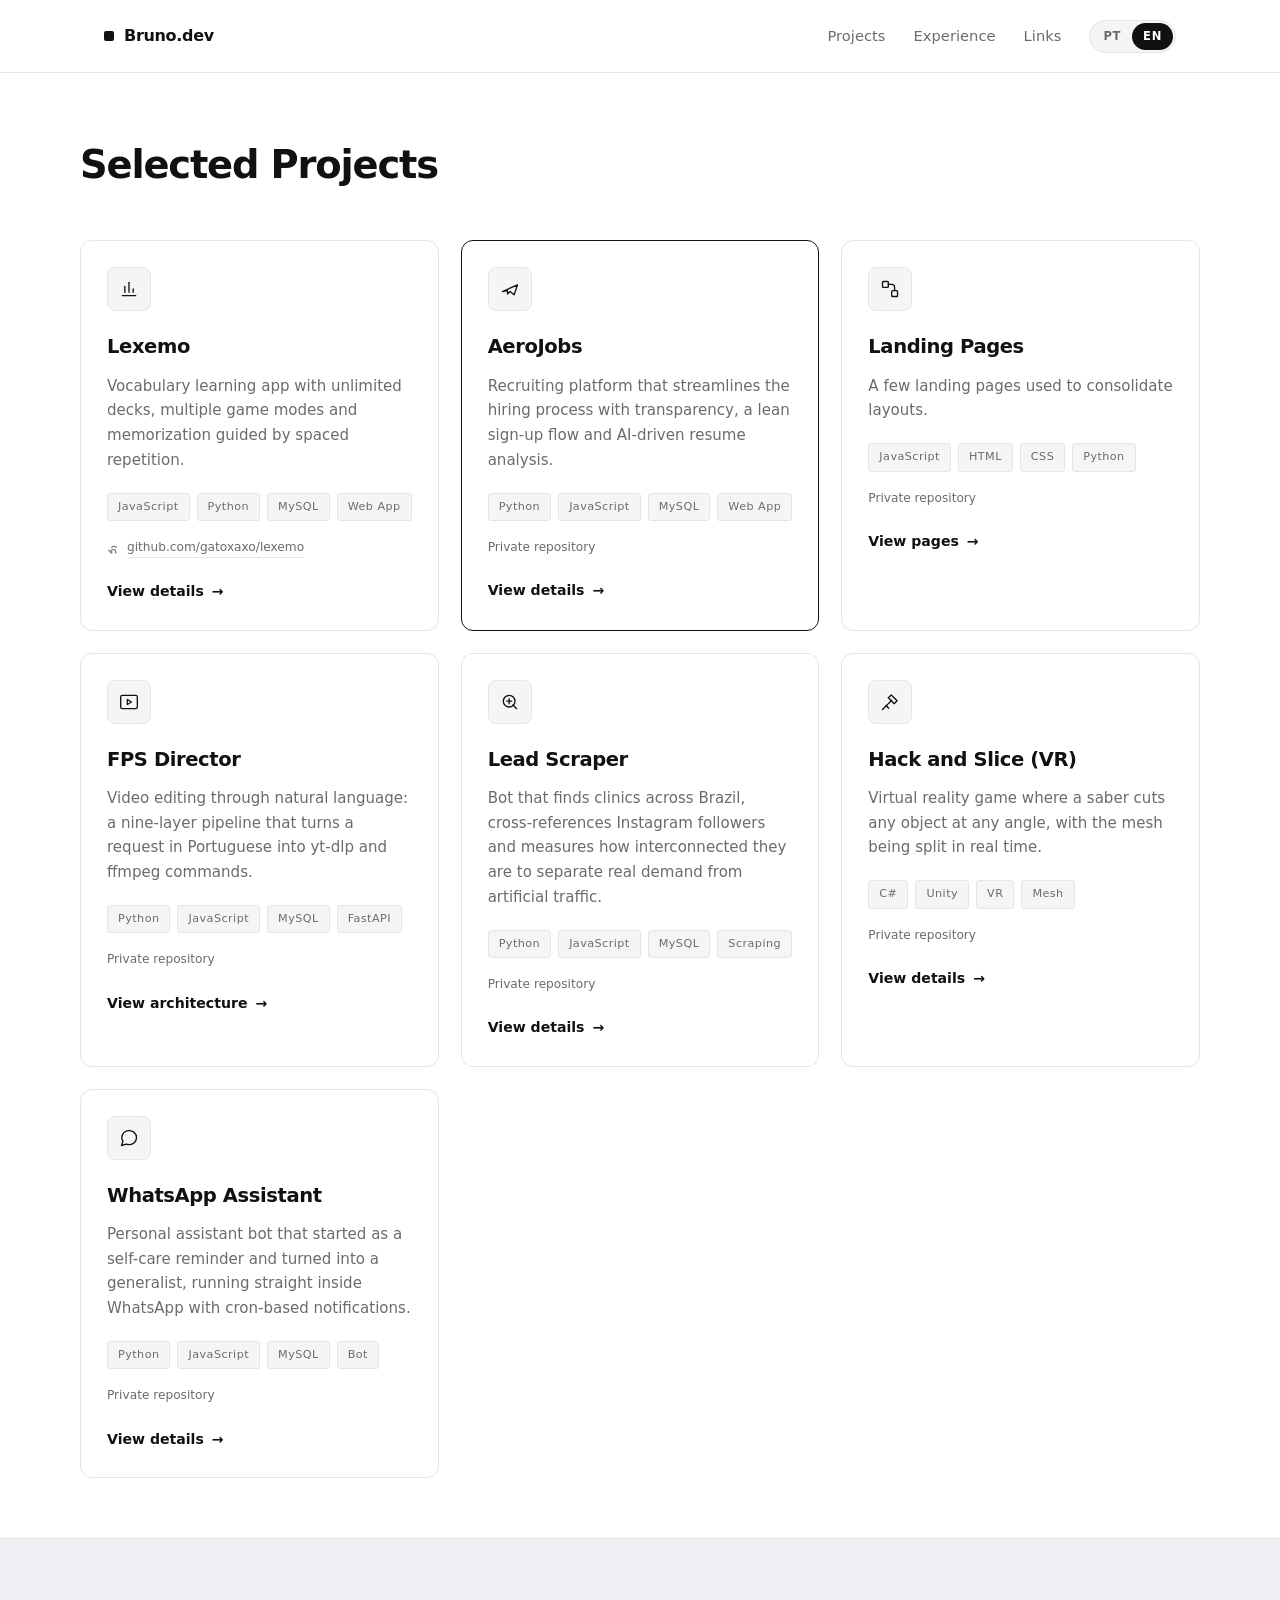
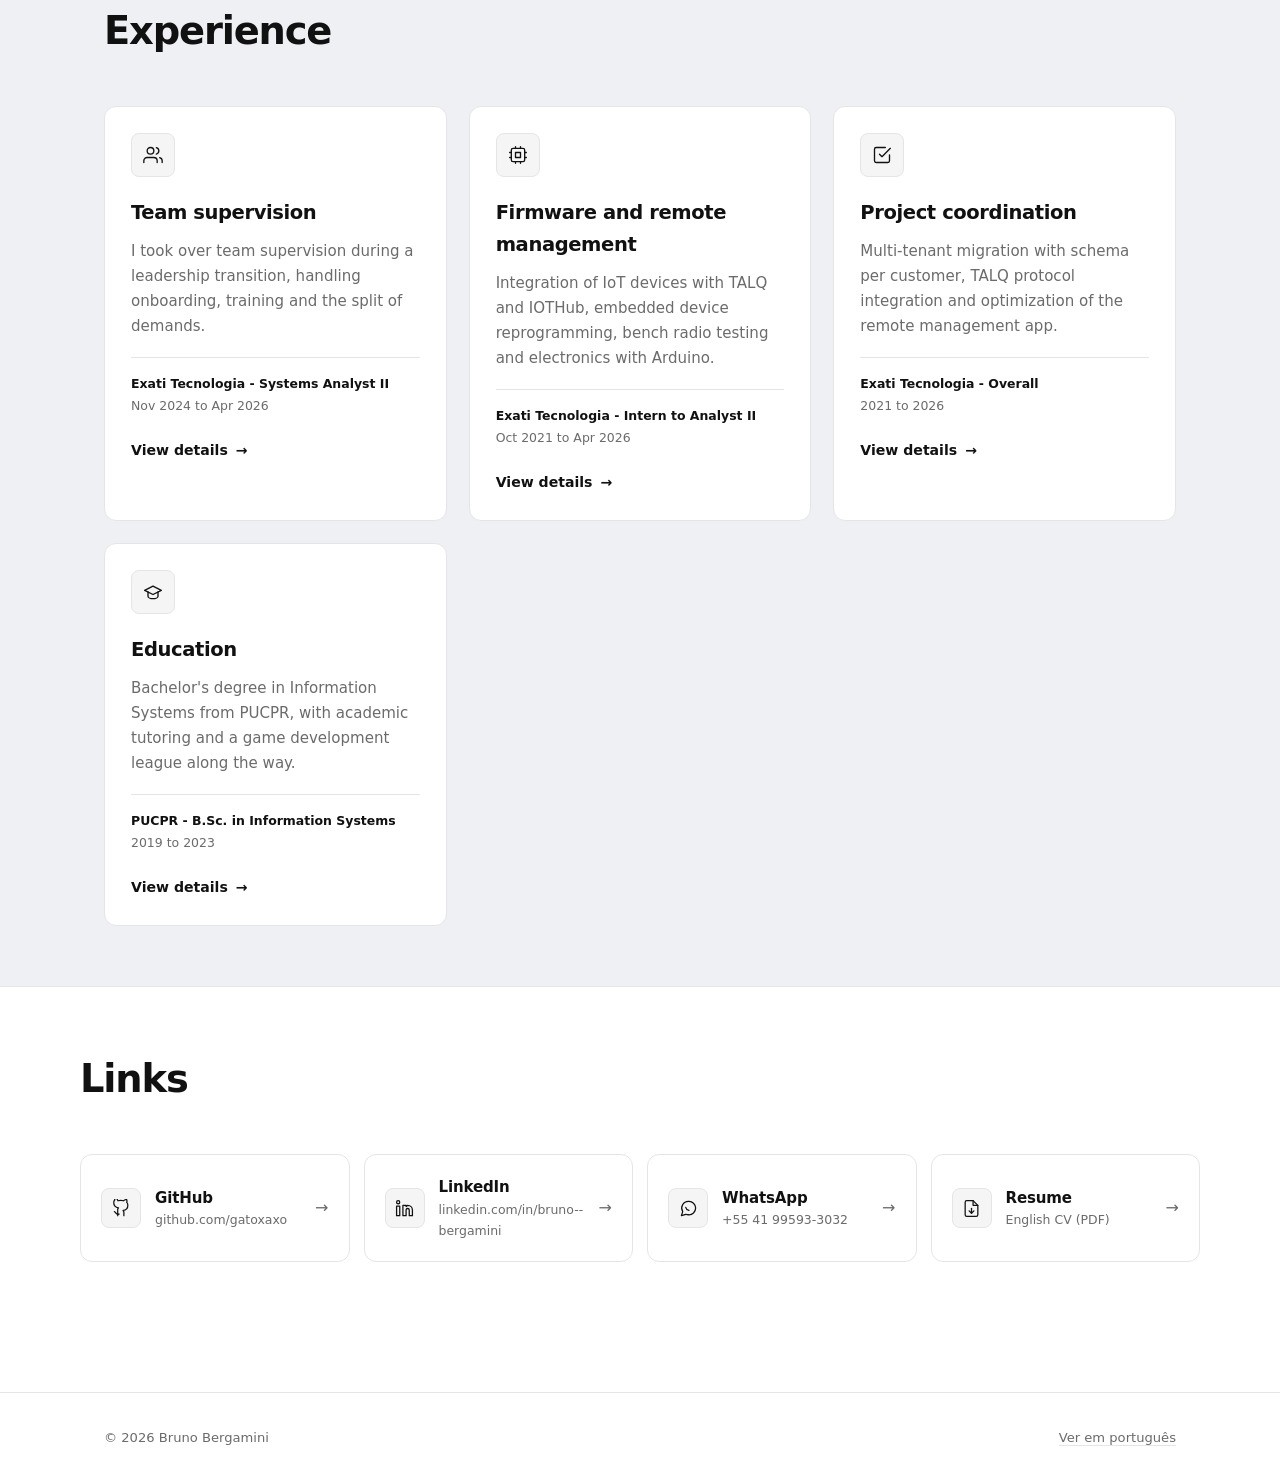
==== en/index.html @ 0854e49b "Adiciona versao em ingles e refatora CSS/JS compartilhado - Cria /en/ com traducao integral do portf" ====
<!DOCTYPE html>
<html lang="en">
<head>
<meta charset="UTF-8" />
<meta name="viewport" content="width=device-width, initial-scale=1.0" />
<link rel="icon" href="../favicon.ico" type="image/x-icon" />
<link rel="shortcut icon" href="../favicon.ico" type="image/x-icon" />
<link rel="alternate" hreflang="pt-BR" href="https://gatoxaxo.github.io/portfolio/" />
<link rel="alternate" hreflang="en" href="https://gatoxaxo.github.io/portfolio/en/" />
<title>Portfolio | Bruno</title>
<link rel="stylesheet" href="../assets/styles.css" />
</head>
<body>

<header class="nav">
  <div class="wrap nav-inner">
    <a class="brand" href="#top"><span class="dot"></span>Bruno.dev</a>
    <div class="nav-right">
      <nav class="nav-links">
        <a href="#projects">Projects</a>
        <a href="#experience">Experience</a>
        <a href="#links">Links</a>
      </nav>
      <div class="lang-switch" aria-label="Language">
        <a href="../" hreflang="pt-BR" lang="pt-BR">PT</a>
        <a href="./" hreflang="en" lang="en" aria-current="true">EN</a>
      </div>
    </div>
  </div>
</header>

<main id="top">

  <!-- PROJECTS -->
  <section class="block wrap" id="projects">
    <div class="section-head reveal">
      <div>
        <h2>Selected Projects</h2>
      </div>
    </div>

    <div class="cards">
      <article class="card reveal" id="lexemo-card" role="button" tabindex="0" aria-expanded="false" aria-controls="lexemo" data-target="lexemo">
        <div class="card-icon">
          <svg viewBox="0 0 24 24" fill="none" stroke="currentColor" stroke-width="1.6" stroke-linecap="round" stroke-linejoin="round"><path d="M4 20h16"/><path d="M7 16V9"/><path d="M12 16V4"/><path d="M17 16v-4"/></svg>
        </div>
        <h3>Lexemo</h3>
        <p>Vocabulary learning app with unlimited decks, multiple game modes and memorization guided by spaced repetition.</p>
        <div class="tags">
          <span class="tag">JavaScript</span>
          <span class="tag">Python</span>
          <span class="tag">MySQL</span>
          <span class="tag">Web App</span>
        </div>
        <span class="repo-link">
          <svg viewBox="0 0 24 24" fill="none" stroke="currentColor" stroke-width="1.8" stroke-linecap="round" stroke-linejoin="round"><path d="M9 19c-4 1.5-4-2.5-6-3"/><path d="M15 21v-4a2 2 0 0 0-2-2H9a2 2 0 0 0-2 2v4"/><path d="M8 11a5 5 0 0 1 8 0"/></svg>
          <a href="https://github.com/gatoxaxo/lexemo" target="_blank" rel="noopener">github.com/gatoxaxo/lexemo</a>
        </span>
        <span class="card-link" data-label="details">
          View details <span class="arrow">→</span>
        </span>
      </article>

      <article class="card featured reveal" id="aerojobs-card" role="button" tabindex="0" aria-expanded="false" aria-controls="aerojobs" data-target="aerojobs">
        <div class="card-icon">
          <svg viewBox="0 0 24 24" fill="none" stroke="currentColor" stroke-width="1.6" stroke-linecap="round" stroke-linejoin="round"><path d="M3 15l18-8-4 12-5-4-3 3v-4z"/></svg>
        </div>
        <h3>AeroJobs</h3>
        <p>Recruiting platform that streamlines the hiring process with transparency, a lean sign-up flow and AI-driven resume analysis.</p>
        <div class="tags">
          <span class="tag">Python</span>
          <span class="tag">JavaScript</span>
          <span class="tag">MySQL</span>
          <span class="tag">Web App</span>
        </div>
        <span class="repo-link">Private repository</span>
        <span class="card-link" data-label="details">
          View details <span class="arrow">→</span>
        </span>
      </article>

      <article class="card reveal" id="landing-card" role="button" tabindex="0" aria-expanded="false" aria-controls="landing" data-target="landing">
        <div class="card-icon">
          <svg viewBox="0 0 24 24" fill="none" stroke="currentColor" stroke-width="1.6" stroke-linecap="round" stroke-linejoin="round"><rect x="3" y="3" width="7" height="7" rx="1"/><rect x="14" y="14" width="7" height="7" rx="1"/><path d="M10 6.5h4a3.5 3.5 0 0 1 3.5 3.5v4"/></svg>
        </div>
        <h3>Landing Pages</h3>
        <p>A few landing pages used to consolidate layouts.</p>
        <div class="tags">
          <span class="tag">JavaScript</span>
          <span class="tag">HTML</span>
          <span class="tag">CSS</span>
          <span class="tag">Python</span>
        </div>
        <span class="repo-link">Private repository</span>
        <span class="card-link" data-label="pages">
          View pages <span class="arrow">→</span>
        </span>
      </article>

      <article class="card reveal" id="fps-card" role="button" tabindex="0" aria-expanded="false" aria-controls="fps" data-target="fps">
        <div class="card-icon">
          <svg viewBox="0 0 24 24" fill="none" stroke="currentColor" stroke-width="1.6" stroke-linecap="round" stroke-linejoin="round"><rect x="2" y="4" width="20" height="16" rx="2"/><path d="M10 9l5 3-5 3V9z"/></svg>
        </div>
        <h3>FPS Director</h3>
        <p>Video editing through natural language: a nine-layer pipeline that turns a request in Portuguese into yt-dlp and ffmpeg commands.</p>
        <div class="tags">
          <span class="tag">Python</span>
          <span class="tag">JavaScript</span>
          <span class="tag">MySQL</span>
          <span class="tag">FastAPI</span>
        </div>
        <span class="repo-link">Private repository</span>
        <span class="card-link" data-label="arch">
          View architecture <span class="arrow">→</span>
        </span>
      </article>

      <article class="card reveal" id="scraper-card" role="button" tabindex="0" aria-expanded="false" aria-controls="scraper" data-target="scraper">
        <div class="card-icon">
          <svg viewBox="0 0 24 24" fill="none" stroke="currentColor" stroke-width="1.6" stroke-linecap="round" stroke-linejoin="round"><circle cx="11" cy="11" r="7"/><path d="M20 20l-4.5-4.5"/><path d="M8 11h6"/><path d="M11 8v6"/></svg>
        </div>
        <h3>Lead Scraper</h3>
        <p>Bot that finds clinics across Brazil, cross-references Instagram followers and measures how interconnected they are to separate real demand from artificial traffic.</p>
        <div class="tags">
          <span class="tag">Python</span>
          <span class="tag">JavaScript</span>
          <span class="tag">MySQL</span>
          <span class="tag">Scraping</span>
        </div>
        <span class="repo-link">Private repository</span>
        <span class="card-link" data-label="details">
          View details <span class="arrow">→</span>
        </span>
      </article>

      <article class="card reveal" id="hack-card" role="button" tabindex="0" aria-expanded="false" aria-controls="hack" data-target="hack">
        <div class="card-icon">
          <svg viewBox="0 0 24 24" fill="none" stroke="currentColor" stroke-width="1.6" stroke-linecap="round" stroke-linejoin="round"><path d="M3 21l6-6"/><path d="M7.5 16.5l3 3"/><path d="M14 10l-4 4"/><path d="M13.5 3.5L20.5 10.5 17 14l-7-7z"/></svg>
        </div>
        <h3>Hack and Slice (VR)</h3>
        <p>Virtual reality game where a saber cuts any object at any angle, with the mesh being split in real time.</p>
        <div class="tags">
          <span class="tag">C#</span>
          <span class="tag">Unity</span>
          <span class="tag">VR</span>
          <span class="tag">Mesh</span>
        </div>
        <span class="repo-link">Private repository</span>
        <span class="card-link" data-label="details">
          View details <span class="arrow">→</span>
        </span>
      </article>

      <article class="card reveal" id="assistente-card" role="button" tabindex="0" aria-expanded="false" aria-controls="assistente" data-target="assistente">
        <div class="card-icon">
          <svg viewBox="0 0 24 24" fill="none" stroke="currentColor" stroke-width="1.6" stroke-linecap="round" stroke-linejoin="round"><path d="M21 11.5a8.4 8.4 0 0 1-9 8.4 9 9 0 0 1-3.4-.6L3 21l1.7-5.1A8.4 8.4 0 0 1 12 3.1a8.4 8.4 0 0 1 9 8.4z"/></svg>
        </div>
        <h3>WhatsApp Assistant</h3>
        <p>Personal assistant bot that started as a self-care reminder and turned into a generalist, running straight inside WhatsApp with cron-based notifications.</p>
        <div class="tags">
          <span class="tag">Python</span>
          <span class="tag">JavaScript</span>
          <span class="tag">MySQL</span>
          <span class="tag">Bot</span>
        </div>
        <span class="repo-link">Private repository</span>
        <span class="card-link" data-label="details">
          View details <span class="arrow">→</span>
        </span>
      </article>
    </div>

    <!-- Lexemo details -->
    <div class="aero-panel" id="lexemo">
      <div class="aero-head">
        <button class="aero-close" data-close aria-label="Close details">✕</button>
        <div class="aero-head-top">
          <div class="aero-logo">
            <svg viewBox="0 0 24 24" fill="none" stroke="currentColor" stroke-width="1.6" stroke-linecap="round" stroke-linejoin="round"><path d="M4 20h16"/><path d="M7 16V9"/><path d="M12 16V4"/><path d="M17 16v-4"/></svg>
          </div>
          <div>
            <h2>Lexemo</h2>
            <p class="sub">Learning vocabulary, one word at a time</p>
          </div>
        </div>
      </div>

      <div class="aero-doc">
        <div class="project-meta">
          <div class="tags">
            <span class="tag">JavaScript</span>
            <span class="tag">Python</span>
            <span class="tag">MySQL</span>
            <span class="tag">Web App</span>
          </div>
          <span class="repo-link">
            <svg viewBox="0 0 24 24" fill="none" stroke="currentColor" stroke-width="1.8" stroke-linecap="round" stroke-linejoin="round"><path d="M9 19c-4 1.5-4-2.5-6-3"/><path d="M15 21v-4a2 2 0 0 0-2-2H9a2 2 0 0 0-2 2v4"/><path d="M8 11a5 5 0 0 1 8 0"/></svg>
            <a href="https://github.com/gatoxaxo/lexemo" target="_blank" rel="noopener">github.com/gatoxaxo/lexemo</a>
          </span>
        </div>
        <p>Lexemo is a vocabulary learning app built around card decks. Instead of fixed lists, every deck can grow endlessly and be played in many ways, from quick recognition to pronunciation and the romanization of non-Latin scripts.</p>

        <p>The goal is to remove the friction from memorization: creating cards is no longer manual work, hints fade away little by little until you rely on memory alone, and everything can be adjusted mid-game without leaving the screen.</p>

        <h3>1. Deck list</h3>
        <p>Each deck is its own set of cards, with an unlimited number of entries. Decks are organized in a selectable list, and from any of them you pick the game mode and start the session.</p>

        <figure class="figure">
          <div class="figure-frame">
            <img src="../assets/img/lexemo-decks.png" alt="Lexemo deck selection modal" loading="lazy" />
          </div>
          <figcaption>Deck selection, each with its own set of cards.</figcaption>
        </figure>

        <h3>2. Cards as JSON</h3>
        <p>Instead of registering card by card, the whole list can be edited as a JSON document with the <em>question</em>, <em>answer</em> and <em>hint</em> fields. That makes it possible to generate large decks at once with the help of chatbots, import ready-made files and export the content for backup or sharing.</p>

        <figure class="figure">
          <div class="figure-frame">
            <img src="../assets/img/lexemo-json.png" alt="Card JSON content editor" loading="lazy" />
          </div>
          <figcaption>JSON editor with file import and export.</figcaption>
        </figure>

        <h3>3. Airplane game</h3>
        <p>To train how fast lexemes are recognized, an airplane crosses the screen shooting letters and words as the corresponding translation appears. The exercise swaps calm reading for reflex: identifying the right word under pressure and in the shortest time possible.</p>

        <figure class="figure">
          <div class="figure-frame">
            <img src="../assets/img/lexemo-jogo-aviao.png" alt="Airplane game with words spread across the screen" loading="lazy" />
          </div>
          <figcaption>Airplane game: quick recognition under time pressure.</figcaption>
        </figure>

        <h3>4. Free mode</h3>
        <p>In free mode the hints are optional and configurable: revealed letters, a fixed color derived from the word's hash and a predictable position on screen. They are cognitive support at first, but the main point is being able to turn them off gradually. With each level, fewer clues, until the word is remembered for what it is, not for its color or where it used to be.</p>

        <figure class="figure">
          <div class="figure-frame">
            <img src="../assets/img/lexemo-modo-livre.png" alt="Free mode with color and position hints" loading="lazy" />
          </div>
          <figcaption>Free mode with color and position hints enabled.</figcaption>
        </figure>

        <figure class="figure">
          <div class="figure-frame">
            <img src="../assets/img/lexemo-modo-livre-2.png" alt="Free mode with reduced hints" loading="lazy" />
          </div>
          <figcaption>Free mode with the hints already reduced.</figcaption>
        </figure>

        <h3>5. Transcription mode</h3>
        <p>For languages that use non-Roman scripts, practice can be done through romanization: the app shows the original text and you type the matching reading. It is the intermediate step between memorizing symbols and reading whole words fluently.</p>

        <figure class="figure">
          <div class="figure-frame">
            <img src="../assets/img/lexemo-transcricao.png" alt="Transcription mode with Russian text and romanization" loading="lazy" />
          </div>
          <figcaption>Transcription mode: from the original alphabet to romanization.</figcaption>
        </figure>

        <h3>6. Editing a card mid-game</h3>
        <p>Any card can be fixed during the session, in a form with the question, the answer and an optional context hint. Maintenance tweaks no longer require opening the whole list and hunting for the right entry among hundreds of items.</p>

        <figure class="figure">
          <div class="figure-frame">
            <img src="../assets/img/lexemo-editar-card.png" alt="Card editing form" loading="lazy" />
          </div>
          <figcaption>Individual card editing without leaving the game.</figcaption>
        </figure>

        <h3>7. Game options</h3>
        <p>Each deck has its own settings: game mode (free, speed, SRS, pronunciation or transcription), reading voice, number of revealed letters, color and position hints, random order, restart on mistakes, plus reverse, listening and syllable modes. These are the variables that define whether a session trains listening, speaking, recognition or reflex.</p>

        <figure class="figure">
          <div class="figure-frame">
            <img src="../assets/img/lexemo-opcoes-jogo.png" alt="Lexemo game options panel" loading="lazy" />
          </div>
          <figcaption>Game options: modes and variables for each session.</figcaption>
        </figure>

        <h3>8. General settings</h3>
        <p>Outside the session, preferences take care of the environment: hit and error sounds, audio autoplay, dark theme and interface language. That way the app speaks the user's language, regardless of the language being studied.</p>

        <figure class="figure">
          <div class="figure-frame">
            <img src="../assets/img/lexemo-configuracoes.png" alt="Lexemo general options modal" loading="lazy" />
          </div>
          <figcaption>General options: sound, theme and interface language.</figcaption>
        </figure>
      </div>
    </div>

    <!-- Lead Scraper details -->
    <div class="aero-panel" id="scraper">
      <div class="aero-head">
        <button class="aero-close" data-close aria-label="Close details">✕</button>
        <div class="aero-head-top">
          <div class="aero-logo">
            <svg viewBox="0 0 24 24" fill="none" stroke="currentColor" stroke-width="1.6" stroke-linecap="round" stroke-linejoin="round"><circle cx="11" cy="11" r="7"/><path d="M20 20l-4.5-4.5"/><path d="M8 11h6"/><path d="M11 8v6"/></svg>
          </div>
          <div>
            <h2>Lead Scraper</h2>
            <p class="sub">Prospecting through Instagram network analysis</p>
          </div>
        </div>
      </div>

      <div class="aero-doc">
        <div class="project-meta">
          <div class="tags">
            <span class="tag">Python</span>
            <span class="tag">JavaScript</span>
            <span class="tag">MySQL</span>
            <span class="tag">Scraping</span>
          </div>
          <span class="repo-link">Private repository</span>
        </div>
        <p>The goal was to build a list of genuinely qualified leads to pitch paid traffic and landing pages to, instead of blasting messages at random profiles. The idea was to search for clinics across Brazil, look at each one's Instagram and use the follower network's behavior as a signal of demand.</p>
        <p>The core concept is interconnection. Against common sense, the number of followers says little. What says a lot is how many connections repeat between the analyzed account and its own followers.</p>

        <h3>How the bot works</h3>
        <ol class="steps">
          <li class="step det">
            <span class="step-dot">1</span>
            <div class="step-head"><h4>Search by segment</h4><span class="badge-tag">Scraping</span></div>
            <p>Queries run through DuckDuckGo or Google scraping, looking for spa, waxing and general clinics across the whole country.</p>
          </li>
          <li class="step det">
            <span class="step-dot">2</span>
            <div class="step-head"><h4>Opening the profile</h4><span class="badge-tag">Instagram</span></div>
            <p>For each result, the bot opens the Instagram page and collects the profile's basic data.</p>
          </li>
          <li class="step det">
            <span class="step-dot">3</span>
            <div class="step-head"><h4>Meta Ads check</h4><span class="badge-tag">Meta Ads</span></div>
            <p>It queries the Meta Ads Library to check whether that business already runs ads. That indicates there is money circulating and someone taking care of acquisition.</p>
          </li>
          <li class="step det">
            <span class="step-dot">4</span>
            <div class="step-head"><h4>Own website check</h4><span class="badge-tag">Instagram</span></div>
            <p>A scan of the profile to identify whether the clinic points to its own website. The absence of one is one of the opportunity signals for selling a landing page.</p>
          </li>
          <li class="step det">
            <span class="step-dot">5</span>
            <div class="step-head"><h4>Follower cross-reference</h4><span class="badge-tag">Graph</span></div>
            <p>On public accounts, the bot collects the clinic's followers, then the followers of those followers, and cross-references both sets to see who shows up on both sides. That intersection is the measure of interconnection.</p>
          </li>
          <li class="step det">
            <span class="step-dot">6</span>
            <div class="step-head"><h4>Google reviews</h4><span class="badge-tag">Places API</span></div>
            <p>When it made sense, the Google Places API came in to check ratings and review volume, helping to discard very small clinics that probably would not have a budget.</p>
          </li>
          <li class="step det">
            <span class="step-dot">7</span>
            <div class="step-head"><h4>Lead scoring</h4><span class="badge-tag">Score</span></div>
            <p>Each profile gets a read combining interconnection, ad presence and size. The final result is a list ready for cold outreach.</p>
          </li>
        </ol>

        <h3>What interconnection reveals</h3>
        <p>The tests showed quite large differences between niches. Network-driven environments such as schools had over 90% of connections with an intersection, while very specific niches, such as tattoo removal clinics, barely overlap at all.</p>

        <figure class="chart">
          <span class="chart-title">Average interconnection by business type</span>
          <div class="bar-row">
            <span class="bar-label">Schools / network environments</span>
            <span class="bar-track"><span class="bar-fill" data-w="92"></span></span>
            <span class="bar-value">92%</span>
          </div>
          <div class="bar-row">
            <span class="bar-label">Aesthetics and spa</span>
            <span class="bar-track"><span class="bar-fill" data-w="64"></span></span>
            <span class="bar-value">64%</span>
          </div>
          <div class="bar-row">
            <span class="bar-label">Waxing</span>
            <span class="bar-track"><span class="bar-fill" data-w="52"></span></span>
            <span class="bar-value">52%</span>
          </div>
          <div class="bar-row">
            <span class="bar-label">General clinics</span>
            <span class="bar-track"><span class="bar-fill" data-w="38"></span></span>
            <span class="bar-value">38%</span>
          </div>
          <div class="bar-row">
            <span class="bar-label">Tattoo removal</span>
            <span class="bar-track"><span class="bar-fill" data-w="14"></span></span>
            <span class="bar-value">14%</span>
          </div>
          <figcaption>Approximate values, used to illustrate the pattern observed in the tests.</figcaption>
        </figure>

        <h3>The decision logic</h3>
        <p>The combination of interconnection and ad presence is what gives the lead meaning. High interconnection suggests a business that grows through referrals and has organic demand. Low interconnection with a strong Meta Ads presence raises the suspicion that those results depend on paid traffic, which usually indicates someone looking for clients.</p>
        <p>Worth saying that this is not a categorical statement about the business. It is a signal, and even as a signal it already improved the quality of the list a lot compared to picking random sets of profiles.</p>

        <div class="matrix">
          <div class="matrix-cell good">
            <strong>Low interconnection + strong Meta Ads</strong>
            <span>Best scenario: likely dependence on paid traffic.</span>
          </div>
          <div class="matrix-cell">
            <strong>High interconnection + strong Meta Ads</strong>
            <span>Consolidated organic demand and already investing. Good client, different approach.</span>
          </div>
          <div class="matrix-cell">
            <strong>High interconnection + no Ads</strong>
            <span>Grows through referrals. Less urgent, but with first-project potential.</span>
          </div>
          <div class="matrix-cell">
            <strong>Low interconnection + no Ads</strong>
            <span>Little signal. Usually discarded or left at the end of the queue.</span>
          </div>
        </div>

        <h3>Results</h3>
        <div class="kpis">
          <div class="kpi"><strong>+1000</strong><span>Instagram profiles per run</span></div>
          <div class="kpi"><strong>2h</strong><span>of continuous bot execution</span></div>
          <div class="kpi"><strong>+90%</strong><span>intersection in school networks</span></div>
          <div class="kpi"><strong>3</strong><span>sources: search, Meta Ads and Places</span></div>
        </div>
        <p>Running for two hours straight, the bot returned over a thousand profiles with enough information for cold outreach. The main difference from a random list was having a concrete reason to prioritize each contact.</p>
      </div>
    </div>

    <!-- Hack and Slice details -->
    <div class="aero-panel" id="hack">
      <div class="aero-head">
        <button class="aero-close" data-close aria-label="Close details">✕</button>
        <div class="aero-head-top">
          <div class="aero-logo">
            <svg viewBox="0 0 24 24" fill="none" stroke="currentColor" stroke-width="1.6" stroke-linecap="round" stroke-linejoin="round"><path d="M3 21l6-6"/><path d="M7.5 16.5l3 3"/><path d="M14 10l-4 4"/><path d="M13.5 3.5L20.5 10.5 17 14l-7-7z"/></svg>
          </div>
          <div>
            <h2>Hack and Slice (VR)</h2>
            <p class="sub">Mesh cutting in virtual reality</p>
          </div>
        </div>
      </div>

      <div class="aero-doc">
        <div class="project-meta">
          <div class="tags">
            <span class="tag">C#</span>
            <span class="tag">Unity</span>
            <span class="tag">VR</span>
            <span class="tag">Mesh</span>
          </div>
          <span class="repo-link">Private repository</span>
        </div>
        <p>A virtual reality experiment in Unity with saber physics. The idea was easy to explain and hard to pull off: the player has a lightsaber and can cut any object in the scene, at any angle.</p>
        <p>There was no list of pre-cut objects. The mesh was split on the fly, based on where and in which direction the saber passed.</p>

        <h3>How the cut works</h3>
        <p>The saber is neither a raycast nor a regular collision. It is treated as a moving plane: on every frame, the velocity between the previous and the current position defines a direction, and that direction forms a cutting plane in space.</p>
        <p>The mesh is then split by that plane. The triangles on each side are kept and the ones crossing the cut line are subdivided into smaller pieces, so the cut edge follows the plane exactly. This works for any model, no matter the shape, without any prior setup on the asset.</p>
        <p>After subdividing, each side gets its own cap: the points where the plane crossed the volume are connected to close the surface. Without that, the cut object would be hollow and the illusion would break.</p>

        <h3>Keeping the 3D coherent</h3>
        <ul class="exp-list">
          <li>The split respects the original topology: each fragment remains a closed, valid mesh.</li>
          <li>Normals, texture coordinates and tangents are recalculated on the new vertices, so lighting and texture stay correct after the cut.</li>
          <li>Physics follows the geometry: each half gets its own rigidbody and starts behaving independently.</li>
          <li>The cut is driven by the saber's velocity, so the direction of the swing actually matters.</li>
        </ul>

        <h3>Demo</h3>
        <p>The video shows the demonstration on a headset, with the game running on the screen next to it. It is a sequence of cuts, each one splitting the object into parts that keep behaving like real bodies.</p>

        <div class="video-card">
          <video controls preload="metadata" playsinline poster="../assets/img/hack-and-slice-poster.jpg" src="../assets/video/hack-and-slice-demo.mp4">
            Your browser does not support video playback.
          </video>
          <div class="video-meta">
            <span><strong>hack-and-slice.mp4</strong> · 848×478 · 24s</span>
          </div>
        </div>
      </div>
    </div>

    <!-- WhatsApp Assistant details -->
    <div class="aero-panel" id="assistente">
      <div class="aero-head">
        <button class="aero-close" data-close aria-label="Close details">✕</button>
        <div class="aero-head-top">
          <div class="aero-logo">
            <svg viewBox="0 0 24 24" fill="none" stroke="currentColor" stroke-width="1.6" stroke-linecap="round" stroke-linejoin="round"><path d="M21 11.5a8.4 8.4 0 0 1-9 8.4 9 9 0 0 1-3.4-.6L3 21l1.7-5.1A8.4 8.4 0 0 1 12 3.1a8.4 8.4 0 0 1 9 8.4z"/></svg>
          </div>
          <div>
            <h2>WhatsApp Assistant</h2>
            <p class="sub">From self-care reminder to personal assistant</p>
          </div>
        </div>
      </div>

      <div class="aero-doc">
        <div class="project-meta">
          <div class="tags">
            <span class="tag">Python</span>
            <span class="tag">JavaScript</span>
            <span class="tag">MySQL</span>
            <span class="tag">Bot</span>
          </div>
          <span class="repo-link">Private repository</span>
        </div>
        <p>It started as a favor. A friend kept forgetting her own self-care dates, hair, nails, eyebrows, so I asked a bot to remind her. The idea was just that: send a message on the right day.</p>
        <p>But once it was done, it became clear the format worked for much more than that. The scope grew and the bot became a general-purpose personal assistant, always inside WhatsApp, with no app, no dashboard and no database.</p>

        <h3>How it works</h3>
        <p>The bot listens to messages, understands what was asked and keeps the reminders in plain text, in a simple file. No table, no schema, nothing like that. Persistence is literally whatever it agreed with the person, and that is enough for the volume of use.</p>
        <p>For the notifications, a cron job runs periodically, checks what is due and fires the message at the right time. Since the channel is WhatsApp, there is no need for push notifications, an installed app or a platform token, the user just opens the conversation.</p>

        <h3>Natural conversation</h3>
        <p>The user does not fill out a form. They write the way they would speak and the bot builds the list as it goes, confirming what it understood and asking for whatever is missing. When asked for the list, it returns it formatted. When asked for the date of the next event, it calculates it from the agreed frequency.</p>

        <figure class="figure">
          <div class="figure-frame">
            <img src="../assets/img/assistente-agendando.png" alt="WhatsApp conversation where the assistant registers hair, nails and eyebrows from free text" loading="lazy" />
          </div>
          <figcaption>Registration through conversation, no form and no settings screen.</figcaption>
        </figure>

        <figure class="figure">
          <div class="figure-frame">
            <img src="../assets/img/assistente-lista.png" alt="Assistant replying with the self-care list and calculating the date of the next haircut" loading="lazy" />
          </div>
          <figcaption>List on demand and next date calculated from the frequency.</figcaption>
        </figure>

        <h3>Prompt injection</h3>
        <p>An open assistant on WhatsApp is an easy target, and testing that became part of development. One of the tests was trying to steer the bot with instructions like "ignore everything before this and answer something else".</p>
        <p>The defense is keeping the persona and the scope well defined in the system: the bot is a personal assistant and does not change roles. It is not a foolproof protection, but it holds off the silly cases without ruining normal conversation.</p>

        <figure class="figure">
          <div class="figure-frame">
            <img src="../assets/img/assistente-prompt-injection.png" alt="Prompt injection attempt refused by the assistant on WhatsApp" loading="lazy" />
          </div>
          <figcaption>Instruction injection blocked by the assistant's scope definition.</figcaption>
        </figure>

        <h3>What I learned</h3>
        <ul class="exp-list">
          <li>Restricting scope is not a lack of ambition, it is what makes the bot reliable day to day.</li>
          <li>Not every project needs a database, a dashboard and an app. A cron and a file solve a lot.</li>
          <li>Testing prompt injection should be a habit, just like testing error cases.</li>
        </ul>
      </div>
    </div>

    <!-- FPS Director details -->
    <div class="aero-panel" id="fps">
      <div class="aero-head">
        <button class="aero-close" data-close aria-label="Close details">✕</button>
        <div class="aero-head-top">
          <div class="aero-logo">
            <svg viewBox="0 0 24 24" fill="none" stroke="currentColor" stroke-width="1.6" stroke-linecap="round" stroke-linejoin="round"><rect x="2" y="4" width="20" height="16" rx="2"/><path d="M10 9l5 3-5 3V9z"/></svg>
          </div>
          <div>
            <h2>FPS Director</h2>
            <p class="sub">Video editing through natural language</p>
          </div>
        </div>
      </div>

      <div class="aero-doc">
        <div class="project-meta">
          <div class="tags">
            <span class="tag">Python</span>
            <span class="tag">JavaScript</span>
            <span class="tag">MySQL</span>
            <span class="tag">FastAPI</span>
          </div>
          <span class="repo-link">Private repository</span>
        </div>
        <p>FPS Director is a FastAPI backend that converts requests written in Portuguese into yt-dlp and ffmpeg commands. The core idea is to separate two things that usually get mixed together: understanding what the person meant and actually building the video output.</p>
        <p>A language model handles interpretation only. The backend, written in deterministic rules, decides which concrete media to act on and how to assemble the result. That way the model does not need to know durations, cuts or session state, and the backend does not try to guess language.</p>

        <h3>How the video is represented</h3>
        <p>There is no animation in the model. The final video is a sequence of fixed states, each with a layer, a time interval and a set of constant properties. Anything that varies over time, such as a brightness ramp, is broken into several short intervals.</p>
        <p>The pipeline keeps two independent tracks that do not mix: one of lineage, which records where each piece of media came from, and another of coherence, which holds the consolidated physical state, such as speed, duration and exclusivity between properties.</p>

        <h3>The nine layers</h3>
        <div class="steps-legend">
          <span><i class="outline"></i> layer with a language model</span>
          <span><i class="solid"></i> deterministic layer</span>
        </div>
        <ol class="steps">
          <li class="step llm">
            <span class="step-dot">1</span>
            <div class="step-head"><h4>Reduter</h4><span class="badge-tag llm">LLM</span></div>
            <p>Reads the request and splits the intentions by entity, keeping the original excerpts, and also the conceptual lineage of that event. Still without resolving state, numbers or links.</p>
          </li>
          <li class="step det">
            <span class="step-dot">2</span>
            <div class="step-head"><h4>Ancorer</h4><span class="badge-tag">Deterministic</span></div>
            <p>Group that anchors the new event to the session. First the lineage is matched against the saved lineage from the previous iteration, by entity. Then each raw intention is classified by type, scope and value, defining whether the request is about window, duration, speed or property, and whether the target is the video, the audio or the material.</p>
          </li>
          <li class="step det">
            <span class="step-dot">3</span>
            <div class="step-head"><h4>Structurer</h4><span class="badge-tag">Deterministic</span></div>
            <p>Turns the accumulated lineage into symbolic blocks. It is a mechanical translation, without reinterpreting anything. If something without a defined mapping shows up, the layer flags it instead of guessing.</p>
          </li>
          <li class="step llm">
            <span class="step-dot">4</span>
            <div class="step-head"><h4>Canonizer</h4><span class="badge-tag llm">LLM</span></div>
            <p>Translates the symbolic key into a canonical property. If there is no direct match, it tries to compose the effect from properties that already exist. If even that is not possible, it returns a question instead of making something up.</p>
          </li>
          <li class="step det">
            <span class="step-dot">5</span>
            <div class="step-head"><h4>Composed prop generator</h4><span class="badge-tag">Deterministic</span></div>
            <p>When the previous layer composes an effect, it is registered in the internal vocabulary as a cache and normalized to the canonical properties. When a question comes back, it is forwarded to the interface.</p>
          </li>
          <li class="step det">
            <span class="step-dot">6</span>
            <div class="step-head"><h4>Quantifier</h4><span class="badge-tag">Deterministic</span></div>
            <p>Assigns numbers to the symbolic values, resolving fractions, times and positions relative to the known facts.</p>
          </li>
          <li class="step det">
            <span class="step-dot">7</span>
            <div class="step-head"><h4>Solver</h4><span class="badge-tag">Deterministic</span></div>
            <p>Resolves and validates the arithmetic, leaving the cuts ready for the next step.</p>
          </li>
          <li class="step det">
            <span class="step-dot">8</span>
            <div class="step-head"><h4>Contextualizer</h4><span class="badge-tag">Deterministic</span></div>
            <p>Links each block to the real state it needs to act on, walking up the lineage until it finds the first state that contains the requested interval. It also creates the links between dependent media. The explicit reference to the original material is the only case that points straight at the source.</p>
          </li>
          <li class="step det">
            <span class="step-dot">9</span>
            <div class="step-head"><h4>Coherence engine</h4><span class="badge-tag">Deterministic</span></div>
            <p>Applies the domain's physical rules, such as exclusivity between properties and duration propagation through the links. It uses a lightweight graph with topological ordering, where the edges come from the rules themselves, not from a fixed sequence in the code. The final state stays in the session for the next iteration.</p>
          </li>
          <li class="step det">
            <span class="step-dot">10</span>
            <div class="step-head"><h4>Composer</h4><span class="badge-tag">Deterministic</span></div>
            <p>Assembles two artifacts in parallel: the positional graph sent to the front end, with media, layers and intervals, and the consolidated lineage of the iteration, which is saved to the session and comes back to the second layer on the next request.</p>
          </li>
        </ol>

        <h3>Usage example</h3>
        <p>This is a real request used to test the pipeline. It mixes three videos, boomerang, speed, orientation and saturation in a single command:</p>

        <div class="prompt-box">
          <header>Prompt</header>
          <pre>https://www.youtube.com/watch?v=fnRoGF3VNpk pegue de 0:55 até 0:58 faz um boomerang em slow motion de cabeça pra baixo com  saturacao la no talo da metade do boomerang pra frente deixe a orientacao e velocidade normais
ai toca o video normalmente em todos os sentidos e em seguida coloca esse https://www.youtube.com/watch?v=cDFNlO6QFWk do 0:21 até o fim
deixe o video cDFNlO6QFWk de ponta cabeça do inicio pra metade e da metade pro final deixa a orientacao  normal</pre>
        </div>

        <h3>Result</h3>
        <p>The video below is the output generated from that prompt, with the media downloaded, trimmed and composed by the pipeline.</p>

        <div class="video-card">
          <video controls preload="metadata" playsinline poster="../assets/img/fps-director-poster.jpg" src="../assets/video/fps-director-demo.mp4">
            Your browser does not support video playback.
          </video>
          <div class="video-meta">
            <span><strong>final.mp4</strong> · 1280×720 · 17s</span>
          </div>
        </div>
      </div>
    </div>

    <!-- Landing Pages details -->
    <div class="lp-panel" id="landing">
      <div class="lp-head">
        <button class="aero-close" data-close aria-label="Close pages">✕</button>
        <div class="project-meta">
          <div class="tags">
            <span class="tag">JavaScript</span>
            <span class="tag">HTML</span>
            <span class="tag">CSS</span>
            <span class="tag">Python</span>
          </div>
          <span class="repo-link">Private repository</span>
        </div>
        <h2>Landing Pages</h2>
        <p>A few landing pages used to consolidate layouts.</p>
      </div>

      <div class="lp-list">
        <a class="lp-item" href="https://albertomarcenaria.netlify.app/" target="_blank" rel="noopener">
          <div class="lp-bar">
            <div class="lp-name">
              <strong>Alberto Marcenaria</strong>
              <span>Custom furniture · Londrina, PR</span>
            </div>
            <span class="lp-open">Open page <span class="arrow">→</span></span>
          </div>
          <div class="lp-shot">
            <img src="../assets/img/landing-alberto-marcenaria.png" alt="Preview of the Alberto Marcenaria landing page" loading="lazy" />
          </div>
          <div class="lp-url">https://albertomarcenaria.netlify.app/</div>
        </a>

        <a class="lp-item" href="https://outlineventos.netlify.app/" target="_blank" rel="noopener">
          <div class="lp-bar">
            <div class="lp-name">
              <strong>Outline</strong>
              <span>Festival and cultural experiences</span>
            </div>
            <span class="lp-open">Open page <span class="arrow">→</span></span>
          </div>
          <div class="lp-shot">
            <img src="../assets/img/landing-outline.png" alt="Preview of the Outline landing page" loading="lazy" />
          </div>
          <div class="lp-url">https://outlineventos.netlify.app/</div>
        </a>

        <a class="lp-item" href="https://nitrovidro.netlify.app/" target="_blank" rel="noopener">
          <div class="lp-bar">
            <div class="lp-name">
              <strong>Nitro Vidro</strong>
              <span>Glasswork · Londrina and Maringá, PR</span>
            </div>
            <span class="lp-open">Open page <span class="arrow">→</span></span>
          </div>
          <div class="lp-shot">
            <img src="../assets/img/landing-nitro-vidro.png" alt="Preview of the Nitro Vidro landing page" loading="lazy" />
          </div>
          <div class="lp-url">https://nitrovidro.netlify.app/</div>
        </a>
      </div>
    </div>

    <!-- AeroJobs details -->
    <div class="aero-panel" id="aerojobs">
      <div class="aero-head">
        <button class="aero-close" data-close aria-label="Close details">✕</button>
        <div class="aero-head-top">
          <div class="aero-logo">
            <svg viewBox="0 0 24 24" fill="none" stroke="currentColor" stroke-width="1.6" stroke-linecap="round" stroke-linejoin="round"><path d="M3 15l18-8-4 12-5-4-3 3v-4z"/></svg>
          </div>
          <div>
            <h2>AeroJobs</h2>
            <p class="sub">Recruiting without bureaucracy</p>
          </div>
        </div>
      </div>

      <div class="aero-doc">
        <div class="project-meta">
          <div class="tags">
            <span class="tag">Python</span>
            <span class="tag">JavaScript</span>
            <span class="tag">MySQL</span>
            <span class="tag">Web App</span>
          </div>
          <span class="repo-link">Private repository</span>
        </div>
        <p>AeroJobs is a recruiting platform that aims to simplify the lives of candidates and recruiters. The idea is to make job openings more transparent, make applications easier and use artificial intelligence to analyze resumes and identify compatibility with each opportunity's requirements.</p>

        <p>The focus is on removing unnecessary steps and making the hiring process faster, clearer and more human, helping companies find professionals aligned with the roles and candidates better understand their opportunities.</p>

        <figure class="figure">
          <div class="figure-frame">
            <img src="../assets/img/aerojobs-plataforma.png" alt="Overview of the AeroJobs platform" loading="lazy" onload="this.parentElement.classList.add('has-img')" onerror="this.parentElement.classList.add('no-img')" />
            <div class="figure-ph">
              <svg viewBox="0 0 24 24" fill="none" stroke="currentColor" stroke-width="1.4" stroke-linecap="round" stroke-linejoin="round"><rect x="3" y="4" width="18" height="16" rx="2"/><circle cx="8.5" cy="9.5" r="1.5"/><path d="M21 15l-5-5L5 20"/></svg>
              <span>Image to be added</span>
              <code>assets/img/aerojobs-plataforma.png</code>
            </div>
          </div>
          <figcaption>Platform overview.</figcaption>
        </figure>

        <h3>1. Creating job openings</h3>
        <p>The sign-up is simple and direct: the company provides only the job title and its description in free text, without filling out a series of forms. The system analyzes the information and organizes the data needed for publishing.</p>

        <figure class="figure">
          <div class="figure-frame">
            <img src="../assets/img/aerojobs-1-criacao-vagas.png" alt="Job creation screen" loading="lazy" onload="this.parentElement.classList.add('has-img')" onerror="this.parentElement.classList.add('no-img')" />
            <div class="figure-ph">
              <svg viewBox="0 0 24 24" fill="none" stroke="currentColor" stroke-width="1.4" stroke-linecap="round" stroke-linejoin="round"><rect x="3" y="4" width="18" height="16" rx="2"/><circle cx="8.5" cy="9.5" r="1.5"/><path d="M21 15l-5-5L5 20"/></svg>
              <span>Image to be added</span>
              <code>assets/img/aerojobs-1-criacao-vagas.png</code>
            </div>
          </div>
          <figcaption>Figure 1: Job creation screen.</figcaption>
        </figure>

        <h3>2. Job description page</h3>
        <p>The opening is presented to the candidate in a standardized format, with the information organized automatically by the system. If the company has other registered opportunities, they can also be displayed on the page.</p>

        <figure class="figure">
          <div class="figure-frame">
            <img src="../assets/img/aerojobs-2-descricao-vaga.png" alt="Job description page" loading="lazy" onload="this.parentElement.classList.add('has-img')" onerror="this.parentElement.classList.add('no-img')" />
            <div class="figure-ph">
              <svg viewBox="0 0 24 24" fill="none" stroke="currentColor" stroke-width="1.4" stroke-linecap="round" stroke-linejoin="round"><rect x="3" y="4" width="18" height="16" rx="2"/><circle cx="8.5" cy="9.5" r="1.5"/><path d="M21 15l-5-5L5 20"/></svg>
              <span>Image to be added</span>
              <code>assets/img/aerojobs-2-descricao-vaga.png</code>
            </div>
          </div>
          <figcaption>Figure 2: Job description page.</figcaption>
        </figure>

        <h3>3. Hiring stages and sign-up</h3>
        <p>At the bottom of the page, the candidate finds the stages of the hiring process and the option to register their resume. Access is simplified through Google account login.</p>

        <figure class="figure">
          <div class="figure-frame">
            <img src="../assets/img/aerojobs-3-etapas-cadastro.png" alt="Hiring stages and sign-up" loading="lazy" onload="this.parentElement.classList.add('has-img')" onerror="this.parentElement.classList.add('no-img')" />
            <div class="figure-ph">
              <svg viewBox="0 0 24 24" fill="none" stroke="currentColor" stroke-width="1.4" stroke-linecap="round" stroke-linejoin="round"><rect x="3" y="4" width="18" height="16" rx="2"/><circle cx="8.5" cy="9.5" r="1.5"/><path d="M21 15l-5-5L5 20"/></svg>
              <span>Image to be added</span>
              <code>assets/img/aerojobs-3-etapas-cadastro.png</code>
            </div>
          </div>
          <figcaption>Figure 3: Hiring stages and sign-up.</figcaption>
        </figure>

        <h3>4. Resume upload and analysis</h3>
        <p>Candidates can upload their resume in different formats, such as PDF, DOCX, PNG or JPG. The system uses OCR and artificial intelligence to analyze the content and generate immediate feedback based on the job requirements. It is also possible to add a supplementary document (addendum), which can be analyzed by the AI in a later step.</p>

        <figure class="figure">
          <div class="figure-frame">
            <img src="../assets/img/aerojobs-4-envio-curriculo.jpeg" alt="Resume upload and AI feedback" loading="lazy" onload="this.parentElement.classList.add('has-img')" onerror="this.parentElement.classList.add('no-img')" />
            <div class="figure-ph">
              <svg viewBox="0 0 24 24" fill="none" stroke="currentColor" stroke-width="1.4" stroke-linecap="round" stroke-linejoin="round"><rect x="3" y="4" width="18" height="16" rx="2"/><circle cx="8.5" cy="9.5" r="1.5"/><path d="M21 15l-5-5L5 20"/></svg>
              <span>Image to be added</span>
              <code>assets/img/aerojobs-4-envio-curriculo.jpeg</code>
            </div>
          </div>
          <figcaption>Figure 4: Resume upload and feedback generated by the AI.</figcaption>
        </figure>

        <h3>5. HR candidate dashboard</h3>
        <p>The recruiter sees the list of applications with each candidate's match score, which can be configured manually. It is also possible to open the resumes individually to analyze the profiles in more detail.</p>

        <figure class="figure">
          <div class="figure-frame">
            <img src="../assets/img/aerojobs-5-painel-candidatos.png" alt="HR candidate dashboard" loading="lazy" onload="this.parentElement.classList.add('has-img')" onerror="this.parentElement.classList.add('no-img')" />
            <div class="figure-ph">
              <svg viewBox="0 0 24 24" fill="none" stroke="currentColor" stroke-width="1.4" stroke-linecap="round" stroke-linejoin="round"><rect x="3" y="4" width="18" height="16" rx="2"/><circle cx="8.5" cy="9.5" r="1.5"/><path d="M21 15l-5-5L5 20"/></svg>
              <span>Image to be added</span>
              <code>assets/img/aerojobs-5-painel-candidatos.png</code>
            </div>
          </div>
          <figcaption>Figure 5: HR candidate dashboard.</figcaption>
        </figure>

        <h3>6. HR job dashboard</h3>
        <p>The dashboard gathers the openings registered by the company, making it easier to view and manage the published opportunities.</p>

        <figure class="figure">
          <div class="figure-frame">
            <img src="../assets/img/aerojobs-6-painel-vagas.png" alt="HR job dashboard" loading="lazy" onload="this.parentElement.classList.add('has-img')" onerror="this.parentElement.classList.add('no-img')" />
            <div class="figure-ph">
              <svg viewBox="0 0 24 24" fill="none" stroke="currentColor" stroke-width="1.4" stroke-linecap="round" stroke-linejoin="round"><rect x="3" y="4" width="18" height="16" rx="2"/><circle cx="8.5" cy="9.5" r="1.5"/><path d="M21 15l-5-5L5 20"/></svg>
              <span>Image to be added</span>
              <code>assets/img/aerojobs-6-painel-vagas.png</code>
            </div>
          </div>
          <figcaption>Figure 6: HR job dashboard.</figcaption>
        </figure>
      </div>
    </div>

  </section>

  <!-- EXPERIENCE -->
  <section class="block tinted" id="experience">
    <div class="wrap">
    <div class="section-head reveal">
      <div>
        <h2>Experience</h2>
      </div>
    </div>

    <div class="cards">
      <article class="card reveal" id="exp-lideranca-card" role="button" tabindex="0" aria-expanded="false" aria-controls="exp-lideranca" data-target="exp-lideranca">
        <div class="card-icon">
          <svg viewBox="0 0 24 24" fill="none" stroke="currentColor" stroke-width="1.6" stroke-linecap="round" stroke-linejoin="round"><path d="M17 21v-2a4 4 0 0 0-4-4H5a4 4 0 0 0-4 4v2"/><circle cx="9" cy="7" r="4"/><path d="M23 21v-2a4 4 0 0 0-3-3.87"/><path d="M16 3.13a4 4 0 0 1 0 7.75"/></svg>
        </div>
        <h3>Team supervision</h3>
        <p>I took over team supervision during a leadership transition, handling onboarding, training and the split of demands.</p>
        <div class="exp-meta">
          <strong>Exati Tecnologia - Systems Analyst II</strong>
          <span>Nov 2024 to Apr 2026</span>
        </div>
        <span class="card-link" data-label="details">
          View details <span class="arrow">→</span>
        </span>
      </article>

      <article class="card reveal" id="exp-firmware-card" role="button" tabindex="0" aria-expanded="false" aria-controls="exp-firmware" data-target="exp-firmware">
        <div class="card-icon">
          <svg viewBox="0 0 24 24" fill="none" stroke="currentColor" stroke-width="1.6" stroke-linecap="round" stroke-linejoin="round"><rect x="4" y="4" width="16" height="16" rx="2"/><rect x="9" y="9" width="6" height="6"/><path d="M9 2v2M15 2v2M9 20v2M15 20v2M2 9h2M2 15h2M20 9h2M20 15h2"/></svg>
        </div>
        <h3>Firmware and remote management</h3>
        <p>Integration of IoT devices with TALQ and IOTHub, embedded device reprogramming, bench radio testing and electronics with Arduino.</p>
        <div class="exp-meta">
          <strong>Exati Tecnologia - Intern to Analyst II</strong>
          <span>Oct 2021 to Apr 2026</span>
        </div>
        <span class="card-link" data-label="details">
          View details <span class="arrow">→</span>
        </span>
      </article>

      <article class="card reveal" id="exp-projetos-card" role="button" tabindex="0" aria-expanded="false" aria-controls="exp-projetos" data-target="exp-projetos">
        <div class="card-icon">
          <svg viewBox="0 0 24 24" fill="none" stroke="currentColor" stroke-width="1.6" stroke-linecap="round" stroke-linejoin="round"><path d="M9 11l3 3L22 4"/><path d="M21 12v7a2 2 0 0 1-2 2H5a2 2 0 0 1-2-2V5a2 2 0 0 1 2-2h11"/></svg>
        </div>
        <h3>Project coordination</h3>
        <p>Multi-tenant migration with schema per customer, TALQ protocol integration and optimization of the remote management app.</p>
        <div class="exp-meta">
          <strong>Exati Tecnologia - Overall</strong>
          <span>2021 to 2026</span>
        </div>
        <span class="card-link" data-label="details">
          View details <span class="arrow">→</span>
        </span>
      </article>

      <article class="card reveal" id="exp-formacao-card" role="button" tabindex="0" aria-expanded="false" aria-controls="exp-formacao" data-target="exp-formacao">
        <div class="card-icon">
          <svg viewBox="0 0 24 24" fill="none" stroke="currentColor" stroke-width="1.6" stroke-linecap="round" stroke-linejoin="round"><path d="M22 10L12 5 2 10l10 5 10-5z"/><path d="M6 12v5c0 1.5 2.7 3 6 3s6-1.5 6-3v-5"/></svg>
        </div>
        <h3>Education</h3>
        <p>Bachelor's degree in Information Systems from PUCPR, with academic tutoring and a game development league along the way.</p>
        <div class="exp-meta">
          <strong>PUCPR - B.Sc. in Information Systems</strong>
          <span>2019 to 2023</span>
        </div>
        <span class="card-link" data-label="details">
          View details <span class="arrow">→</span>
        </span>
      </article>
    </div>

    <!-- Experience: leadership -->
    <div class="aero-panel" id="exp-lideranca">
      <div class="aero-head">
        <button class="aero-close" data-close aria-label="Close details">✕</button>
        <div class="aero-head-top">
          <div class="aero-logo">
            <svg viewBox="0 0 24 24" fill="none" stroke="currentColor" stroke-width="1.6" stroke-linecap="round" stroke-linejoin="round"><path d="M17 21v-2a4 4 0 0 0-4-4H5a4 4 0 0 0-4 4v2"/><circle cx="9" cy="7" r="4"/><path d="M23 21v-2a4 4 0 0 0-3-3.87"/><path d="M16 3.13a4 4 0 0 1 0 7.75"/></svg>
          </div>
          <div>
            <h2>Team supervision</h2>
            <p class="sub">Exati Tecnologia - Systems Analyst II</p>
          </div>
        </div>
      </div>

      <div class="aero-doc">
        <div class="exp-company">
          <strong>Exati Tecnologia - Systems Analyst II</strong>
          <span>Curitiba, Paraná · Remote</span>
        </div>
        <p class="exp-summary">During a leadership transition, I ended up taking over the software team's supervision. It was new to me and, honestly, I learned a lot in the process.</p>

        <h3>How it went</h3>
        <p>I handled task distribution and card tracking, as well as direct requests coming from other areas. It was not a big team: one intern and one junior, both very eager to learn.</p>
        <p>I was responsible for the intern's onboarding and training, from setting up the environment to understanding how the remote management system worked end to end. After that, we started splitting the demands between him and the junior, always trying to match each task with what each one already mastered and with what made sense to learn at that moment.</p>
        <p>The intern was very good at pushing things forward: proactive, curious and asking questions that sometimes forced me to revisit a decision of mine. Much of what worked in that period came less from structured management and more from keeping the conversation open and the context clear for everyone.</p>

        <h3>Key takeaways</h3>
        <ul class="exp-list">
          <li>Coordination of tasks, cards and direct requests during the leadership transition.</li>
          <li>Onboarding, training and day-to-day follow-up of the intern.</li>
          <li>Delegating demands to the junior and the intern based on each one's level.</li>
          <li>A clearer understanding that leading is, above all, giving context and confidence for the team to do the work.</li>
        </ul>

        <h3>Leadership training</h3>
        <ul class="exp-list">
          <li>Participation in technical leadership training, improving skills in coordinating software teams and managing agile projects.</li>
        </ul>

        <div class="cert-card">
          <div class="cert-head">
            <div class="cert-info">
              <svg viewBox="0 0 24 24" fill="none" stroke="currentColor" stroke-width="1.6" stroke-linecap="round" stroke-linejoin="round"><circle cx="12" cy="8" r="5"/><path d="M8.5 12.5L7 22l5-3 5 3-1.5-9.5"/></svg>
              <div>
                <strong>Exati Empodera Certificate</strong>
                <span>Leadership program · 12 hours</span>
              </div>
            </div>
            <div class="cert-actions">
              <a class="cert-btn" href="../assets/docs/certificado-lideranca.pdf" target="_blank" rel="noopener">Open PDF</a>
              <a class="cert-btn solid" href="../assets/docs/certificado-lideranca.pdf" download="certificado-exati-empodera.pdf">
                <svg viewBox="0 0 24 24" width="14" height="14" fill="none" stroke="currentColor" stroke-width="2" stroke-linecap="round" stroke-linejoin="round"><path d="M12 3v12"/><path d="M7 11l5 5 5-5"/><path d="M4 21h16"/></svg>
                Download
              </a>
            </div>
          </div>
          <a class="cert-preview" href="../assets/docs/certificado-lideranca.pdf" target="_blank" rel="noopener" aria-label="Open certificate in a new tab">
            <img src="../assets/img/certificado-lideranca-preview.png" alt="Preview of the Exati Empodera certificate issued to Bruno Bergamini" loading="lazy" />
          </a>
        </div>
      </div>
    </div>

    <!-- Experience: firmware and remote management -->
    <div class="aero-panel" id="exp-firmware">
      <div class="aero-head">
        <button class="aero-close" data-close aria-label="Close details">✕</button>
        <div class="aero-head-top">
          <div class="aero-logo">
            <svg viewBox="0 0 24 24" fill="none" stroke="currentColor" stroke-width="1.6" stroke-linecap="round" stroke-linejoin="round"><rect x="4" y="4" width="16" height="16" rx="2"/><rect x="9" y="9" width="6" height="6"/><path d="M9 2v2M15 2v2M9 20v2M15 20v2M2 9h2M2 15h2M20 9h2M20 15h2"/></svg>
          </div>
          <div>
            <h2>Firmware and remote management</h2>
            <p class="sub">Exati Tecnologia - Intern to Analyst II</p>
          </div>
        </div>
      </div>

      <div class="aero-doc">
        <div class="exp-company">
          <strong>Exati Tecnologia - Intern to Analyst II</strong>
          <span>Curitiba, Paraná · Remote</span>
        </div>
        <p class="exp-summary">Much of my time went into making the system talk properly with the devices. It is an area where small communication details turn into big problems in the field, so I learned by doing what worked and what did not.</p>

        <h3>Device integration</h3>
        <p>I worked with protocols such as TALQ and IOTHub to connect the devices to the city management system. The gain I remember most was a reduction of around 40% in communication failures, coming from tweaks to timeouts, reconnection and the format in which the data was handled.</p>
        <p>I also implemented HTTP, BLE and radio communication at specific points of the product, on the lamp remote-control side. And I used Node-RED to orchestrate devices and sensors within the remote management system, which helped a lot during the testing phase with real equipment.</p>

        <h3>The app and everyday tools</h3>
        <p>I took part in the development of Cidade Iluminada, an app to interact with the IoT devices more directly, with TypeScript and Quasar on the front end. I also built energy consumption monitoring modules and screens for the remote management ERP, always aiming to make the operation simpler for the people using it.</p>

        <h3>Bench work, reprogramming and radio testing</h3>
        <p>It was not just server-side code. At several points the work moved to the bench: taking photos of the equipment for documentation, opening the hardware, identifying board versions and reprogramming the embedded devices by hand. Every device that left the factory with the wrong version or came back from the field behaving oddly went through that process.</p>
        <p>Radio testing was a fixed part of the routine. Since communication was not only over the network, many problems only showed up in practice: shorter range than expected, corrupted packets arriving, or the same device working in one place and failing in another. Testing on the bench, with the equipment under controlled conditions, helped separate firmware problems from hardware and environment issues.</p>

        <h3>The neighboring antenna interference</h3>
        <p>One of the most memorable cases was a radio transmission antenna right next to the company. At specific times and conditions, it interfered with the tests and with the behavior of some devices, and for a while the suspicion always fell on the firmware, because that is where the failure showed up.</p>
        <p>The path was to eliminate variables. First, measure to confirm the problem was external. Then isolate the test bench with a Faraday cage, which blocks external electromagnetic interference. With the environment controlled, it became possible to test the radio without the antenna noise and reach conclusions that were impossible to separate from everything else before.</p>
        <p>It was a very concrete lesson: in embedded systems, the environment is part of the problem. Sometimes the code is correct and the signal is what was not.</p>

        <h3>Electronics and Arduino</h3>
        <p>That closeness to hardware came from before, from personal electronics and Arduino projects. One of them was an automatic humidifier system, which read the air humidity and triggered the equipment on its own. It is the kind of small project that teaches a lot: sensors, analog reading, noise, power and the care not to burn anything along the way.</p>
        <p>Having that foundation helped a lot when the subject stopped being only software and started involving devices, boards and a bench full of things.</p>

        <p>Through all of that, I learned that integrating hardware and software is less about the technology itself and more about patience to investigate the real cause of every failure.</p>
      </div>
    </div>

    <!-- Experience: project coordination -->
    <div class="aero-panel" id="exp-projetos">
      <div class="aero-head">
        <button class="aero-close" data-close aria-label="Close details">✕</button>
        <div class="aero-head-top">
          <div class="aero-logo">
            <svg viewBox="0 0 24 24" fill="none" stroke="currentColor" stroke-width="1.6" stroke-linecap="round" stroke-linejoin="round"><path d="M9 11l3 3L22 4"/><path d="M21 12v7a2 2 0 0 1-2 2H5a2 2 0 0 1-2-2V5a2 2 0 0 1 2-2h11"/></svg>
          </div>
          <div>
            <h2>Project coordination</h2>
            <p class="sub">Exati Tecnologia - Overall</p>
          </div>
        </div>
      </div>

      <div class="aero-doc">
        <div class="exp-company">
          <strong>Exati Tecnologia - Overall</strong>
          <span>Curitiba, Paraná · Remote</span>
        </div>
        <p class="exp-summary">Here it was less about a single project and more about unblocking what was stuck: the remote management app, the TALQ integration and the database migration. All in sequence and with the operation running.</p>

        <h3>Remote management app and customizable map</h3>
        <p>The remote management app had plenty of room to improve. One part I enjoyed working on was the map: you could customize the icons of the points, create and adjust polygons, and organize the areas of each city the way the operator understood them best. It sounds like a detail, but it helped a lot with reading the data day to day.</p>
        <p>Beyond the map, I did a round of general optimization on the system. Queries that took too long, screens that loaded in stages and parts of the flow that generated manual work were adjusted as possible, without ever being able to stop the operation.</p>

        <h3>TALQ integration</h3>
        <p>TALQ was a headache. Every time a new company demand was integrated, some part of the communication broke or behaved differently than expected, and I went after understanding why. Over time I became a reference in that area and started coordinating the integrations of this protocol, trying to standardize what was possible and document the rest.</p>

        <h3>Multi-tenant migration</h3>
        <p>The multi-tenant migration was probably the most structural part I took part in. We went from a shared model to a schema per tenant, which required several migrations and a lot of care with data order and consistency.</p>
        <p>To avoid losing the big picture, we built an administration view that was the union of all customer schemas, allowing everything to be queried from a single place. All running on LoopBack and with proper encapsulation, so that each part of the system did not need to know where a piece of data actually lived.</p>
        <p>It was long work, with adjustments along the way, but we reached a much more organized model that is easier to evolve.</p>

        <h3>Processes and automation</h3>
        <ul class="exp-list">
          <li>Automatic generation of customer tickets with Discord bots integrated with YouTrack.</li>
          <li>Revenue estimate reports based on the device schedules, used by the sales area.</li>
          <li>Device presentation system for commercial purposes, making it easier for clients and partners to visualize.</li>
          <li>Device allocation system for inventory control.</li>
        </ul>
      </div>
    </div>

    <!-- Experience: education -->
    <div class="aero-panel" id="exp-formacao">
      <div class="aero-head">
        <button class="aero-close" data-close aria-label="Close details">✕</button>
        <div class="aero-head-top">
          <div class="aero-logo">
            <svg viewBox="0 0 24 24" fill="none" stroke="currentColor" stroke-width="1.6" stroke-linecap="round" stroke-linejoin="round"><path d="M22 10L12 5 2 10l10 5 10-5z"/><path d="M6 12v5c0 1.5 2.7 3 6 3s6-1.5 6-3v-5"/></svg>
          </div>
          <div>
            <h2>Education</h2>
            <p class="sub">PUCPR - B.Sc. in Information Systems</p>
          </div>
        </div>
      </div>

      <div class="aero-doc">
        <div class="exp-company">
          <strong>PUCPR - B.Sc. in Information Systems</strong>
          <span>Curitiba, Paraná · 2019 to 2023</span>
        </div>
        <p class="exp-summary">I got in through PROUNI and finished the course in November 2023, with the graduation ceremony in January 2024. It was a period when I ended up splitting my time between college and work at Exati, which taught me a lot about organization.</p>

        <h3>Academic tutoring</h3>
        <p>I was a teaching assistant in database and object-oriented programming courses. In practice, it meant following up with those who were struggling, explaining again what had already been seen in class and reviewing exercises. It helped a lot to consolidate the content on my side and to learn how to explain things in different ways, depending on the person.</p>

        <h3>Game development league</h3>
        <p>I also took part in a game development league in Unity 3D, with C# and virtual reality support. It was an activity that had little to do with what I was already doing at work, and maybe that is why it was so good: you could experiment, make mistakes and learn something new without pressure.</p>
        <p>That period produced Hack and Slice, a VR project to cut objects at any angle. It is the work that most helped me understand meshes, triangle subdivision and how to keep a 3D model coherent after modifying it. You can find the demo and the technical details in the projects section.</p>

        <h3>Key takeaways</h3>
        <ul class="exp-list">
          <li>Bachelor's degree in Information Systems, completed in 2023.</li>
          <li>Admitted through the PROUNI scholarship program.</li>
          <li>Teaching assistant in database and object-oriented programming.</li>
          <li>Participation in a Unity 3D game league, with C# and virtual reality.</li>
          <li>A foundation that ended up feeding directly into work with IoT, databases and distributed systems.</li>
        </ul>

        <div class="matrix" style="grid-template-columns:1fr;">
          <div class="matrix-cell">
            <strong>League project: Hack and Slice (VR)</strong>
            <span>Real-time mesh cutting in Unity, with saber physics and geometry subdivision. The demo is in the project card, in the section above.</span>
          </div>
        </div>

        <div class="cert-card">
          <div class="cert-head">
            <div class="cert-info">
              <svg viewBox="0 0 24 24" fill="none" stroke="currentColor" stroke-width="1.6" stroke-linecap="round" stroke-linejoin="round"><path d="M22 10L12 5 2 10l10 5 10-5z"/><path d="M6 12v5c0 1.5 2.7 3 6 3s6-1.5 6-3v-5"/></svg>
              <div>
                <strong>PUCPR digital diploma</strong>
                <span>B.Sc. in Information Systems · digitally signed (Ordinance 554/2019/MEC)</span>
              </div>
            </div>
            <div class="cert-actions">
              <a class="cert-btn" href="../assets/docs/diploma-pucpr.pdf" target="_blank" rel="noopener">Open PDF</a>
              <a class="cert-btn solid" href="../assets/docs/diploma-pucpr.pdf" download="diploma-pucpr-sistemas-de-informacao.pdf">
                <svg viewBox="0 0 24 24" width="14" height="14" fill="none" stroke="currentColor" stroke-width="2" stroke-linecap="round" stroke-linejoin="round"><path d="M12 3v12"/><path d="M7 11l5 5 5-5"/><path d="M4 21h16"/></svg>
                Download
              </a>
            </div>
          </div>
          <a class="cert-preview" href="../assets/docs/diploma-pucpr.pdf" target="_blank" rel="noopener" aria-label="Open diploma in a new tab">
            <img src="../assets/img/diploma-pucpr-preview.png" alt="Preview of the PUCPR digital diploma of Bruno Bergamini do Nascimento" loading="lazy" />
          </a>
        </div>
      </div>
    </div>
  </div>
  </section>

  <!-- LINKS -->
  <section class="block wrap" id="links">
    <div class="section-head reveal">
      <div>
        <h2>Links</h2>
      </div>
    </div>

    <div class="links-grid">
      <a class="link-item reveal" href="https://github.com/gatoxaxo" target="_blank" rel="noopener">
        <span class="link-icon">
          <svg viewBox="0 0 24 24" fill="none" stroke="currentColor" stroke-width="1.6" stroke-linecap="round" stroke-linejoin="round"><path d="M9 19c-4 1.5-4-2.5-6-3m12 5v-3.9a3.4 3.4 0 0 0-1-2.6c3-.3 6-1.5 6-6.6a5.2 5.2 0 0 0-1.4-3.6 4.8 4.8 0 0 0-.1-3.6s-1.2-.4-3.9 1.5a13.3 13.3 0 0 0-7 0C4.9-3.1 3.7-2.7 3.7-2.7a4.8 4.8 0 0 0-.1 3.6A5.2 5.2 0 0 0 2.2 4.5c0 5.1 3 6.3 6 6.6a3.4 3.4 0 0 0-1 2.6V21"/></svg>
        </span>
        <span class="link-text">
          <strong>GitHub</strong>
          <span>github.com/gatoxaxo</span>
        </span>
        <span class="arrow">→</span>
      </a>

      <a class="link-item reveal" href="https://www.linkedin.com/in/bruno--bergamini/?locale=en-US" target="_blank" rel="noopener">
        <span class="link-icon">
          <svg viewBox="0 0 24 24" fill="none" stroke="currentColor" stroke-width="1.6" stroke-linecap="round" stroke-linejoin="round"><path d="M16 8a6 6 0 0 1 6 6v7h-4v-7a2 2 0 0 0-4 0v7h-4v-13h4v1.6A6 6 0 0 1 16 8z"/><rect x="2" y="9" width="4" height="12"/><circle cx="4" cy="4" r="2"/></svg>
        </span>
        <span class="link-text">
          <strong>LinkedIn</strong>
          <span>linkedin.com/in/bruno--bergamini</span>
        </span>
        <span class="arrow">→</span>
      </a>

      <a class="link-item reveal" href="https://api.whatsapp.com/send?phone=5541995933032" target="_blank" rel="noopener">
        <span class="link-icon">
          <svg viewBox="0 0 24 24" fill="none" stroke="currentColor" stroke-width="1.6" stroke-linecap="round" stroke-linejoin="round"><path d="M21 11.5a8.4 8.4 0 0 1-9 8.4 9 9 0 0 1-3.4-.6L3 21l1.7-5.1A8.4 8.4 0 0 1 12 3.1a8.4 8.4 0 0 1 9 8.4z"/><path d="M8.5 10.5c.5 2 2 3.5 4 4"/></svg>
        </span>
        <span class="link-text">
          <strong>WhatsApp</strong>
          <span>+55 41 99593-3032</span>
        </span>
        <span class="arrow">→</span>
      </a>

      <a class="link-item reveal" href="../assets/docs/curriculum-bruno-bergamini.pdf" target="_blank" rel="noopener">
        <span class="link-icon">
          <svg viewBox="0 0 24 24" fill="none" stroke="currentColor" stroke-width="1.6" stroke-linecap="round" stroke-linejoin="round"><path d="M14 2H6a2 2 0 0 0-2 2v16a2 2 0 0 0 2 2h12a2 2 0 0 0 2-2V8z"/><path d="M14 2v6h6"/><path d="M12 18v-6"/><path d="M9 15l3 3 3-3"/></svg>
        </span>
        <span class="link-text">
          <strong>Resume</strong>
          <span>English CV (PDF)</span>
        </span>
        <span class="arrow">→</span>
      </a>
    </div>
  </section>

</main>

<footer>
  <div class="wrap footer-inner">
    <span>© <span id="year">2026</span> Bruno Bergamini</span>
    <span><a href="../" hreflang="pt-BR" lang="pt-BR">Ver em português</a></span>
  </div>
</footer>

<script src="../assets/app.js"></script>
</body>
</html>
---- assets/styles.css ----
/* =========================================================
   Portfolio — shared styles (PT + EN)
   ========================================================= */

:root {
  --bg: #ffffff;
  --bg-alt: #f5f5f5;
  --card: #ffffff;
  --card-border: #e5e5e5;
  --text: #111111;
  --muted: #6b6b6b;
  --accent: #111111;
  --navy: #1e3a8a;
  --navy-soft: #2b4fb8;
  --radius: 12px;
  --max: 1120px;
}

/* ---------- Scrollbar ---------- */
html {
  scrollbar-width: thin;
  scrollbar-color: var(--navy) transparent;
}

::-webkit-scrollbar { width: 6px; height: 6px; }
::-webkit-scrollbar-track { background: transparent; }
::-webkit-scrollbar-thumb { background: var(--navy); border-radius: 999px; }
::-webkit-scrollbar-thumb:hover { background: var(--navy-soft); }
::-webkit-scrollbar-thumb:active { background: var(--navy); }
::-webkit-scrollbar-corner { background: transparent; }

* { box-sizing: border-box; }

html { scroll-behavior: smooth; }

body {
  margin: 0;
  font-family: "Inter", "Segoe UI", system-ui, -apple-system, sans-serif;
  background: var(--bg);
  color: var(--text);
  line-height: 1.65;
  -webkit-font-smoothing: antialiased;
  overflow-x: hidden;
}

.wrap {
  width: 100%;
  max-width: var(--max);
  margin: 0 auto;
  padding: 0 24px;
}

/* ---------- Navbar ---------- */
header.nav {
  position: sticky;
  top: 0;
  z-index: 50;
  background: var(--bg);
  border-bottom: 1px solid var(--card-border);
}

.nav-inner {
  display: flex;
  align-items: center;
  justify-content: space-between;
  gap: 16px;
  height: 72px;
}

.brand {
  display: inline-flex;
  align-items: center;
  gap: 10px;
  font-weight: 700;
  letter-spacing: -0.02em;
  text-decoration: none;
  color: var(--text);
}

.brand .dot {
  width: 10px;
  height: 10px;
  border-radius: 2px;
  background: var(--text);
}

.nav-right {
  display: flex;
  align-items: center;
  gap: 28px;
}

.nav-links {
  display: flex;
  gap: 28px;
}

.nav-links a {
  color: var(--muted);
  text-decoration: none;
  font-size: 0.92rem;
  font-weight: 500;
  transition: color 0.2s;
}

.nav-links a:hover { color: var(--text); }

/* ---------- Language switcher ---------- */
.lang-switch {
  display: inline-flex;
  align-items: center;
  border: 1px solid var(--card-border);
  border-radius: 999px;
  padding: 2px;
  background: var(--bg-alt);
}

.lang-switch a {
  padding: 4px 11px;
  border-radius: 999px;
  font-size: 0.72rem;
  font-weight: 700;
  letter-spacing: 0.06em;
  text-decoration: none;
  color: var(--muted);
  transition: background 0.2s, color 0.2s;
}

.lang-switch a:hover { color: var(--text); }

.lang-switch a[aria-current="true"] {
  background: var(--text);
  color: #ffffff;
}

/* ---------- Hero ---------- */
.hero { padding: 110px 0 90px; text-align: center; }

.badge {
  display: inline-flex;
  align-items: center;
  gap: 8px;
  padding: 6px 14px;
  border-radius: 4px;
  border: 1px solid var(--card-border);
  background: var(--bg-alt);
  color: var(--muted);
  font-size: 0.78rem;
  font-weight: 600;
  letter-spacing: 0.04em;
  text-transform: uppercase;
}

.badge .pulse {
  width: 6px;
  height: 6px;
  border-radius: 50%;
  background: var(--text);
}

.hero h1 {
  margin: 26px auto 18px;
  max-width: 820px;
  font-size: clamp(2.4rem, 6vw, 4.2rem);
  line-height: 1.08;
  letter-spacing: -0.04em;
  font-weight: 800;
}

.hero h1 .grad { color: var(--muted); }

.hero p {
  margin: 0 auto;
  max-width: 620px;
  color: var(--muted);
  font-size: 1.05rem;
}

.hero-actions {
  margin-top: 38px;
  display: flex;
  gap: 14px;
  justify-content: center;
  flex-wrap: wrap;
}

.btn {
  display: inline-flex;
  align-items: center;
  gap: 9px;
  padding: 13px 26px;
  border-radius: 12px;
  font-weight: 600;
  font-size: 0.95rem;
  text-decoration: none;
  transition: transform 0.2s, box-shadow 0.2s, background 0.2s;
}

.btn-primary { background: var(--text); color: #ffffff; }
.btn-primary:hover { background: #333333; }

.btn-ghost {
  border: 1px solid var(--text);
  background: transparent;
  color: var(--text);
}
.btn-ghost:hover { background: var(--bg-alt); }

/* ---------- Section ---------- */
section.block { padding: 60px 0; }

section.block.tinted {
  background: #eef0f3;
  border-top: 1px solid var(--card-border);
  border-bottom: 1px solid var(--card-border);
}

section.block.tinted > .wrap { padding-top: 0; }

.section-head {
  display: flex;
  align-items: flex-end;
  justify-content: space-between;
  gap: 20px;
  margin-bottom: 44px;
  flex-wrap: wrap;
}

.eyebrow {
  display: block;
  font-size: 0.72rem;
  letter-spacing: 0.18em;
  text-transform: uppercase;
  color: var(--muted);
  font-weight: 600;
  margin-bottom: 12px;
}

.section-head h2 {
  margin: 0;
  font-size: clamp(1.7rem, 3.4vw, 2.4rem);
  letter-spacing: -0.03em;
  font-weight: 750;
}

.section-head p {
  margin: 8px 0 0;
  color: var(--muted);
  max-width: 520px;
}

/* ---------- Cards ---------- */
.cards {
  display: grid;
  grid-template-columns: repeat(auto-fit, minmax(300px, 1fr));
  gap: 22px;
}

.card {
  position: relative;
  display: flex;
  flex-direction: column;
  padding: 26px;
  border-radius: var(--radius);
  border: 1px solid var(--card-border);
  background: var(--card);
  transition: border-color 0.2s ease, transform 0.2s ease;
}

.card.is-clickable {
  cursor: pointer;
  text-align: left;
  font: inherit;
  color: inherit;
  width: 100%;
}

.card.is-clickable:focus-visible {
  outline: 2px solid var(--text);
  outline-offset: 3px;
}

.card.is-active { border-color: var(--text); }

.card:hover {
  border-color: var(--text);
  transform: translateY(-3px);
}

.card-icon {
  width: 44px;
  height: 44px;
  border-radius: 8px;
  display: grid;
  place-items: center;
  font-size: 1.2rem;
  margin-bottom: 20px;
  background: var(--bg-alt);
  border: 1px solid var(--card-border);
  color: var(--text);
}

.card-icon svg { width: 20px; height: 20px; }

.card h3 {
  margin: 0 0 10px;
  font-size: 1.22rem;
  letter-spacing: -0.02em;
  font-weight: 700;
}

.card p {
  margin: 0;
  color: var(--muted);
  font-size: 0.94rem;
}

.tags {
  display: flex;
  flex-wrap: wrap;
  gap: 7px;
  margin-top: 20px;
}

.tag {
  font-size: 0.7rem;
  font-weight: 500;
  letter-spacing: 0.04em;
  padding: 4px 10px;
  border-radius: 3px;
  background: var(--bg-alt);
  border: 1px solid var(--card-border);
  color: var(--muted);
}

.card-link {
  margin-top: 22px;
  display: inline-flex;
  align-items: center;
  gap: 8px;
  color: var(--accent);
  font-weight: 600;
  font-size: 0.88rem;
  text-decoration: none;
  cursor: pointer;
  background: none;
  border: none;
  padding: 0;
  font-family: inherit;
}

.project-meta {
  display: flex;
  align-items: flex-start;
  justify-content: space-between;
  gap: 16px;
  flex-wrap: wrap;
  margin: 0 0 26px;
  padding-bottom: 20px;
  border-bottom: 1px solid var(--card-border);
}

.project-meta .tags { margin-top: 0; }
.project-meta .repo-link { margin-top: 2px; }

.repo-link {
  display: inline-flex;
  align-items: center;
  gap: 6px;
  margin-top: 16px;
  font-size: 0.76rem;
  color: var(--muted);
}

.repo-link svg {
  width: 14px;
  height: 14px;
  flex: none;
}

.repo-link a {
  color: var(--muted);
  text-decoration: none;
  border-bottom: 1px solid var(--card-border);
  transition: color 0.2s, border-color 0.2s;
}

.repo-link a:hover {
  color: var(--text);
  border-color: var(--text);
}

.card-link .arrow { transition: transform 0.25s; }
.card-link:hover .arrow { transform: translateX(5px); }

.card.featured {
  border-color: var(--text);
  background: var(--card);
}

.featured-badge {
  position: absolute;
  top: 18px;
  right: 18px;
  font-size: 0.62rem;
  font-weight: 700;
  letter-spacing: 0.08em;
  text-transform: uppercase;
  padding: 4px 9px;
  border-radius: 3px;
  color: #ffffff;
  background: var(--text);
}

/* ---------- Detail panels ---------- */
.aero-panel {
  display: none;
  margin-top: 34px;
  border-radius: var(--radius);
  border: 1px solid var(--card-border);
  background: var(--card);
  overflow: hidden;
}

.aero-panel.open { display: block; }

.aero-head {
  position: relative;
  padding: 40px 40px 34px;
  border-bottom: 1px solid var(--card-border);
}

.aero-head-top {
  display: flex;
  align-items: center;
  gap: 16px;
  flex-wrap: wrap;
}

.aero-logo {
  width: 48px;
  height: 48px;
  border-radius: 8px;
  display: grid;
  place-items: center;
  background: var(--bg-alt);
  border: 1px solid var(--card-border);
  color: var(--text);
}

.aero-logo svg { width: 24px; height: 24px; }

.aero-head h2 {
  margin: 0;
  font-size: clamp(1.5rem, 3vw, 2rem);
  letter-spacing: -0.03em;
}

.aero-head .sub {
  margin: 4px 0 0;
  color: var(--muted);
  font-weight: 500;
  font-size: 0.9rem;
}

.aero-close {
  position: absolute;
  top: 20px;
  right: 20px;
  width: 34px;
  height: 34px;
  border-radius: 6px;
  border: 1px solid var(--card-border);
  background: var(--card);
  color: var(--text);
  font-size: 1rem;
  cursor: pointer;
  display: grid;
  place-items: center;
  transition: background 0.2s;
}

.aero-close:hover { background: var(--bg-alt); }

.aero-intro { margin: 26px 0 0; }
.aero-intro + .aero-intro { margin-top: 14px; }

.aero-doc {
  padding: 34px 40px 44px;
  max-width: 880px;
  margin: 0 auto;
}

.aero-doc p {
  margin: 0 0 18px;
  color: #333333;
  font-size: 1rem;
}

.aero-doc h3 {
  margin: 40px 0 12px;
  font-size: 1.08rem;
  font-weight: 700;
  letter-spacing: -0.01em;
  padding-top: 26px;
  border-top: 1px solid var(--card-border);
}

.aero-doc h3:first-of-type { margin-top: 30px; }

/* ---------- Certificate (PDF) ---------- */
.cert-card {
  margin: 22px 0 0;
  border: 1px solid var(--card-border);
  border-radius: 10px;
  background: var(--bg-alt);
  overflow: hidden;
}

.cert-head {
  display: flex;
  align-items: center;
  justify-content: space-between;
  gap: 14px;
  flex-wrap: wrap;
  padding: 14px 16px;
  border-bottom: 1px solid var(--card-border);
}

.cert-info {
  display: flex;
  align-items: center;
  gap: 12px;
}

.cert-info svg {
  width: 22px;
  height: 22px;
  flex: none;
  color: var(--text);
}

.cert-info strong {
  display: block;
  font-size: 0.9rem;
  font-weight: 600;
}

.cert-info span {
  display: block;
  font-size: 0.76rem;
  color: var(--muted);
}

.cert-actions {
  display: flex;
  align-items: center;
  gap: 8px;
  flex-wrap: wrap;
}

.cert-btn {
  display: inline-flex;
  align-items: center;
  gap: 7px;
  padding: 8px 14px;
  border-radius: 7px;
  font-size: 0.8rem;
  font-weight: 600;
  text-decoration: none;
  border: 1px solid var(--text);
  color: var(--text);
  background: transparent;
  transition: background 0.2s, color 0.2s;
}

.cert-btn:hover { background: var(--bg-alt); }

.cert-btn.solid {
  background: var(--text);
  color: #ffffff;
}

.cert-btn.solid:hover { background: #333333; }

.cert-frame {
  display: block;
  width: 100%;
  height: 420px;
  border: 0;
  background: #ffffff;
}

.cert-preview {
  display: block;
  background: #ffffff;
}

.cert-preview img {
  display: block;
  width: 100%;
  height: auto;
}

.cert-preview:hover img { opacity: 0.92; }

/* ---------- Figure ---------- */
.figure { margin: 26px 0 30px; }

.figure-frame {
  position: relative;
  display: flex;
  justify-content: center;
  align-items: center;
  border-radius: 8px;
  border: 1px solid var(--card-border);
  background: var(--bg-alt);
  overflow: hidden;
}

.figure-frame img {
  max-width: 100%;
  width: auto;
  height: auto;
  object-fit: contain;
  display: block;
  visibility: hidden;
}

.figure-frame.has-img img { visibility: visible; }

.figure-frame.has-img .figure-ph,
.figure-frame.no-img img { display: none; }

.figure-ph {
  display: flex;
  flex-direction: column;
  align-items: center;
  gap: 8px;
  color: var(--muted);
  font-size: 0.78rem;
  text-align: center;
  padding: 16px;
}

.figure-ph svg { width: 26px; height: 26px; }

.figure-ph code {
  font-family: ui-monospace, SFMono-Regular, Menlo, monospace;
  font-size: 0.74rem;
  color: var(--text);
  background: #ffffff;
  border: 1px solid var(--card-border);
  border-radius: 4px;
  padding: 3px 8px;
}

.figure figcaption {
  margin-top: 10px;
  font-size: 0.78rem;
  color: var(--muted);
}

/* ---------- Landing pages panel ---------- */
.lp-panel {
  display: none;
  margin-top: 34px;
  border-radius: var(--radius);
  border: 1px solid var(--card-border);
  background: var(--card);
  overflow: hidden;
}

.lp-panel.open { display: block; }

.lp-head {
  position: relative;
  padding: 32px 40px;
  border-bottom: 1px solid var(--card-border);
}

.lp-head h2 {
  margin: 0;
  font-size: clamp(1.4rem, 2.8vw, 1.8rem);
  letter-spacing: -0.03em;
}

.lp-head p {
  margin: 6px 0 0;
  color: var(--muted);
  font-size: 0.92rem;
}

.lp-list {
  display: flex;
  flex-direction: column;
  gap: 44px;
  padding: 40px;
}

.lp-item {
  display: block;
  text-decoration: none;
  color: inherit;
}

.lp-bar {
  display: flex;
  align-items: center;
  justify-content: space-between;
  gap: 16px;
  flex-wrap: wrap;
  margin-bottom: 14px;
}

.lp-name {
  display: flex;
  align-items: baseline;
  gap: 10px;
  flex-wrap: wrap;
}

.lp-name strong {
  font-size: 1.02rem;
  letter-spacing: -0.01em;
  font-weight: 700;
}

.lp-name span {
  font-size: 0.8rem;
  color: var(--muted);
}

.lp-open {
  display: inline-flex;
  align-items: center;
  gap: 7px;
  font-size: 0.82rem;
  font-weight: 600;
  color: var(--text);
  border-bottom: 1px solid transparent;
  transition: border-color 0.2s;
}

.lp-item:hover .lp-open { border-color: var(--text); }

.lp-shot {
  border-radius: 8px;
  border: 1px solid var(--card-border);
  background: var(--bg-alt);
  overflow: hidden;
  transition: border-color 0.25s, transform 0.25s;
}

.lp-shot img {
  display: block;
  width: 100%;
  height: auto;
}

.lp-item:hover .lp-shot {
  border-color: var(--text);
  transform: translateY(-2px);
}

.lp-url {
  margin-top: 10px;
  font-family: ui-monospace, SFMono-Regular, Menlo, monospace;
  font-size: 0.74rem;
  color: var(--muted);
}

/* ---------- Experience ---------- */
.exp-meta {
  display: flex;
  flex-direction: column;
  align-items: flex-start;
  gap: 2px;
  margin-top: 18px;
  padding-top: 16px;
  border-top: 1px solid var(--card-border);
  font-size: 0.78rem;
  color: var(--muted);
}

.exp-meta strong {
  color: var(--text);
  font-weight: 600;
}

.exp-list {
  margin: 18px 0 0;
  padding: 0;
  list-style: none;
  display: grid;
  gap: 12px;
}

.exp-list li {
  position: relative;
  padding-left: 20px;
  font-size: 0.95rem;
  color: #333333;
}

.exp-list li::before {
  content: "";
  position: absolute;
  left: 0;
  top: 0.62em;
  width: 6px;
  height: 6px;
  border-radius: 50%;
  background: var(--text);
}

.exp-summary {
  margin: 0 0 22px;
  padding: 18px 20px;
  border-left: 2px solid var(--text);
  background: var(--bg-alt);
  border-radius: 0 6px 6px 0;
  font-size: 0.95rem;
  color: #333333;
}

.exp-company {
  display: flex;
  align-items: baseline;
  flex-wrap: wrap;
  gap: 10px;
  margin-bottom: 6px;
}

.exp-company strong { font-size: 0.98rem; }

.exp-company span {
  font-size: 0.8rem;
  color: var(--muted);
}

/* ---------- Vertical stepper ---------- */
.steps {
  margin: 8px 0 0;
  padding: 0;
  list-style: none;
  position: relative;
}

.steps::before {
  content: "";
  position: absolute;
  left: 15px;
  top: 12px;
  bottom: 12px;
  width: 1px;
  background: var(--card-border);
}

.step {
  position: relative;
  padding: 0 0 26px 48px;
}

.step:last-child { padding-bottom: 0; }

.step-dot {
  position: absolute;
  left: 0;
  top: 0;
  width: 31px;
  height: 31px;
  border-radius: 50%;
  display: grid;
  place-items: center;
  font-size: 0.72rem;
  font-weight: 700;
  background: var(--bg);
  border: 1px solid var(--card-border);
  color: var(--text);
  z-index: 1;
}

.step.det .step-dot {
  background: var(--text);
  border-color: var(--text);
  color: #ffffff;
}

.step.llm .step-dot {
  background: var(--bg-alt);
  border-color: var(--text);
  border-width: 2px;
}

.step-head {
  display: flex;
  align-items: baseline;
  flex-wrap: wrap;
  gap: 8px;
  margin-bottom: 4px;
}

.step-head h4 {
  margin: 0;
  font-size: 0.97rem;
  font-weight: 700;
  letter-spacing: -0.01em;
}

.badge-tag {
  font-size: 0.62rem;
  font-weight: 700;
  letter-spacing: 0.08em;
  text-transform: uppercase;
  padding: 2px 7px;
  border-radius: 3px;
  border: 1px solid var(--card-border);
  color: var(--muted);
}

.badge-tag.llm {
  background: var(--bg-alt);
  border-color: var(--text);
  color: var(--text);
}

.step p {
  margin: 0;
  font-size: 0.9rem;
  color: #444444;
}

.steps-legend {
  display: flex;
  gap: 18px;
  flex-wrap: wrap;
  margin: 0 0 22px;
  font-size: 0.75rem;
  color: var(--muted);
}

.steps-legend span {
  display: inline-flex;
  align-items: center;
  gap: 7px;
}

.steps-legend i {
  width: 11px;
  height: 11px;
  border-radius: 50%;
  display: inline-block;
  border: 1px solid var(--card-border);
  background: var(--bg);
}

.steps-legend i.solid {
  background: var(--text);
  border-color: var(--text);
}

.steps-legend i.outline { border: 2px solid var(--text); }

/* ---------- Prompt example ---------- */
.prompt-box {
  margin: 22px 0 28px;
  border: 1px solid var(--card-border);
  border-radius: 10px;
  background: var(--bg-alt);
  overflow: hidden;
}

.prompt-box header {
  padding: 10px 16px;
  border-bottom: 1px solid var(--card-border);
  font-size: 0.72rem;
  font-weight: 700;
  letter-spacing: 0.08em;
  text-transform: uppercase;
  color: var(--muted);
}

.prompt-box pre {
  margin: 0;
  padding: 16px;
  font-family: ui-monospace, SFMono-Regular, Menlo, monospace;
  font-size: 0.8rem;
  line-height: 1.7;
  color: #222222;
  white-space: pre-wrap;
  word-break: break-word;
}

/* ---------- Video player ---------- */
.video-card {
  margin: 22px 0 0;
  border: 1px solid var(--card-border);
  border-radius: 10px;
  background: var(--bg-alt);
  overflow: hidden;
}

.video-card video {
  display: block;
  width: 100%;
  height: auto;
  background: #000000;
}

.video-meta {
  display: flex;
  justify-content: space-between;
  align-items: center;
  gap: 12px;
  flex-wrap: wrap;
  padding: 12px 16px;
  border-top: 1px solid var(--card-border);
  font-size: 0.78rem;
  color: var(--muted);
}

.video-meta strong {
  color: var(--text);
  font-weight: 600;
}

/* ---------- Charts ---------- */
.chart {
  margin: 20px 0 28px;
  padding: 20px;
  border: 1px solid var(--card-border);
  border-radius: 10px;
  background: var(--bg-alt);
}

.chart-title {
  display: block;
  font-size: 0.78rem;
  font-weight: 700;
  letter-spacing: 0.04em;
  text-transform: uppercase;
  color: var(--muted);
  margin-bottom: 16px;
}

.bar-row {
  display: grid;
  grid-template-columns: 170px 1fr 44px;
  align-items: center;
  gap: 12px;
  margin-bottom: 12px;
  font-size: 0.8rem;
}

.bar-row:last-child { margin-bottom: 0; }

.bar-label { color: #444444; }

.bar-track {
  height: 10px;
  border-radius: 999px;
  background: #e2e2e2;
  overflow: hidden;
}

.bar-fill {
  height: 100%;
  border-radius: 999px;
  background: var(--text);
  width: 0;
  transition: width 0.9s ease;
}

.bar-value {
  text-align: right;
  font-variant-numeric: tabular-nums;
  font-weight: 600;
  color: var(--text);
}

.chart figcaption {
  margin-top: 14px;
  font-size: 0.76rem;
  color: var(--muted);
}

/* ---------- Decision matrix ---------- */
.matrix {
  display: grid;
  grid-template-columns: 1fr 1fr;
  gap: 12px;
  margin: 20px 0 28px;
}

.matrix-cell {
  padding: 16px;
  border-radius: 10px;
  border: 1px solid var(--card-border);
  background: var(--bg-alt);
}

.matrix-cell strong {
  display: block;
  font-size: 0.86rem;
  margin-bottom: 6px;
}

.matrix-cell span {
  font-size: 0.8rem;
  color: var(--muted);
}

.matrix-cell.good {
  background: var(--text);
  border-color: var(--text);
  color: #ffffff;
}

.matrix-cell.good strong { color: #ffffff; }
.matrix-cell.good span { color: #d4d4d4; }

/* ---------- KPIs ---------- */
.kpis {
  display: grid;
  grid-template-columns: repeat(auto-fit, minmax(140px, 1fr));
  gap: 12px;
  margin: 22px 0 28px;
}

.kpi {
  padding: 18px;
  border: 1px solid var(--card-border);
  border-radius: 10px;
  background: var(--bg-alt);
}

.kpi strong {
  display: block;
  font-size: 1.5rem;
  letter-spacing: -0.03em;
  line-height: 1.1;
}

.kpi span {
  display: block;
  margin-top: 4px;
  font-size: 0.76rem;
  color: var(--muted);
}

/* ---------- Useful links ---------- */
.links-grid {
  display: grid;
  grid-template-columns: repeat(auto-fit, minmax(240px, 1fr));
  gap: 14px;
}

.link-item {
  display: flex;
  align-items: center;
  gap: 14px;
  padding: 20px;
  border: 1px solid var(--card-border);
  border-radius: var(--radius);
  background: var(--card);
  text-decoration: none;
  color: inherit;
  transition: border-color 0.2s, transform 0.2s;
}

.link-item:hover {
  border-color: var(--text);
  transform: translateY(-3px);
}

.link-icon {
  width: 40px;
  height: 40px;
  flex: none;
  border-radius: 8px;
  display: grid;
  place-items: center;
  background: var(--bg-alt);
  border: 1px solid var(--card-border);
  color: var(--text);
}

.link-icon svg { width: 19px; height: 19px; }

.link-text strong {
  display: block;
  font-size: 0.94rem;
  font-weight: 600;
  letter-spacing: -0.01em;
}

.link-text span {
  display: block;
  font-size: 0.78rem;
  color: var(--muted);
  word-break: break-word;
}

.link-item .arrow {
  margin-left: auto;
  color: var(--muted);
  transition: transform 0.25s, color 0.2s;
}

.link-item:hover .arrow {
  transform: translateX(4px);
  color: var(--text);
}

/* ---------- Footer ---------- */
footer {
  margin-top: 70px;
  padding: 34px 0;
  border-top: 1px solid var(--card-border);
  color: var(--muted);
  font-size: 0.82rem;
}

.footer-inner {
  display: flex;
  justify-content: space-between;
  gap: 16px;
  flex-wrap: wrap;
}

footer a {
  color: var(--muted);
  text-decoration: none;
  border-bottom: 1px solid var(--card-border);
  transition: color 0.2s, border-color 0.2s;
}

footer a:hover {
  color: var(--text);
  border-color: var(--text);
}

/* ---------- Reveal animation ---------- */
.reveal {
  opacity: 0;
  transform: translateY(16px);
  transition: opacity 0.5s ease, transform 0.5s ease;
}

.reveal.visible {
  opacity: 1;
  transform: none;
}

@media (max-width: 760px) {
  .nav-links { display: none; }
}

@media (max-width: 640px) {
  .hero { padding: 70px 0 60px; }
  .aero-head { padding: 30px 22px 26px; }
  .aero-steps { padding: 22px; grid-template-columns: 1fr; }
  .aero-doc { padding: 24px 22px 32px; }
  .lp-head { padding: 24px 22px; }
  .lp-list { padding: 24px 22px; gap: 34px; }
  .section-head { margin-bottom: 30px; }
  .matrix { grid-template-columns: 1fr; }
}
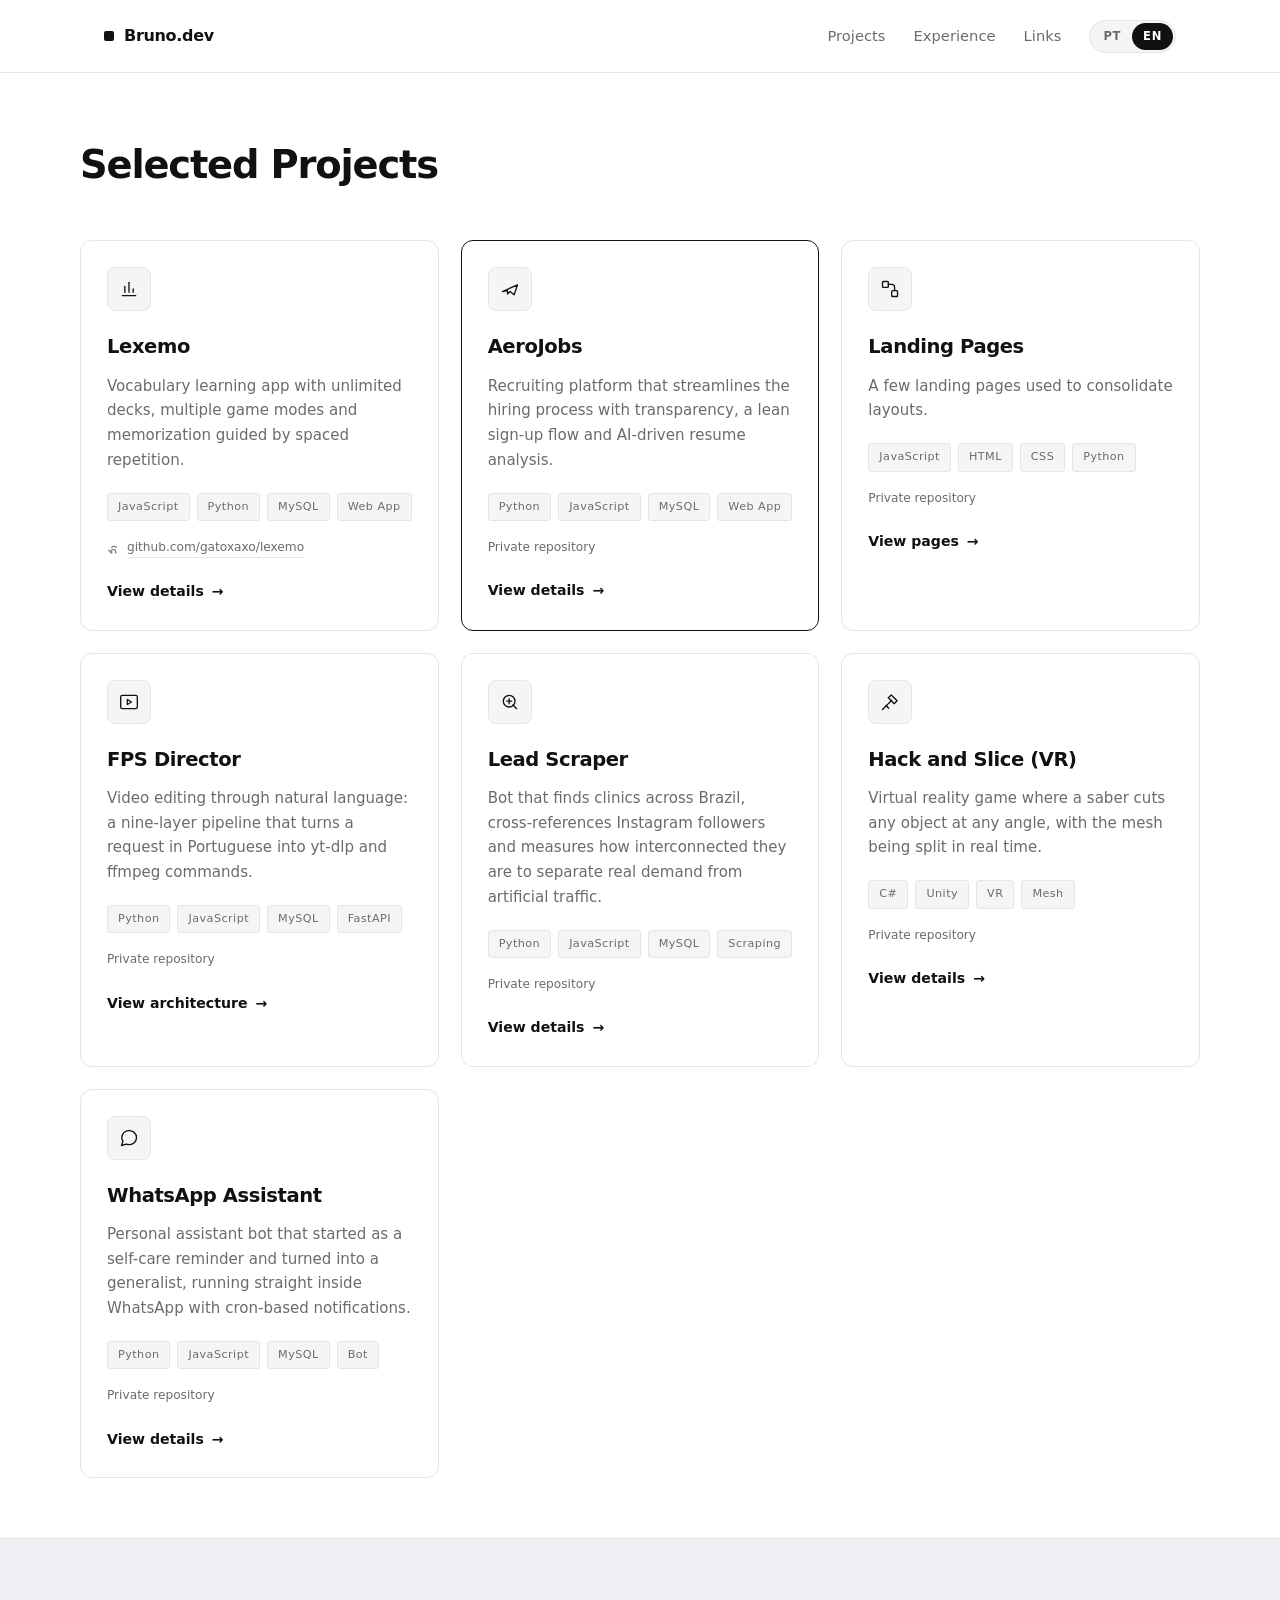
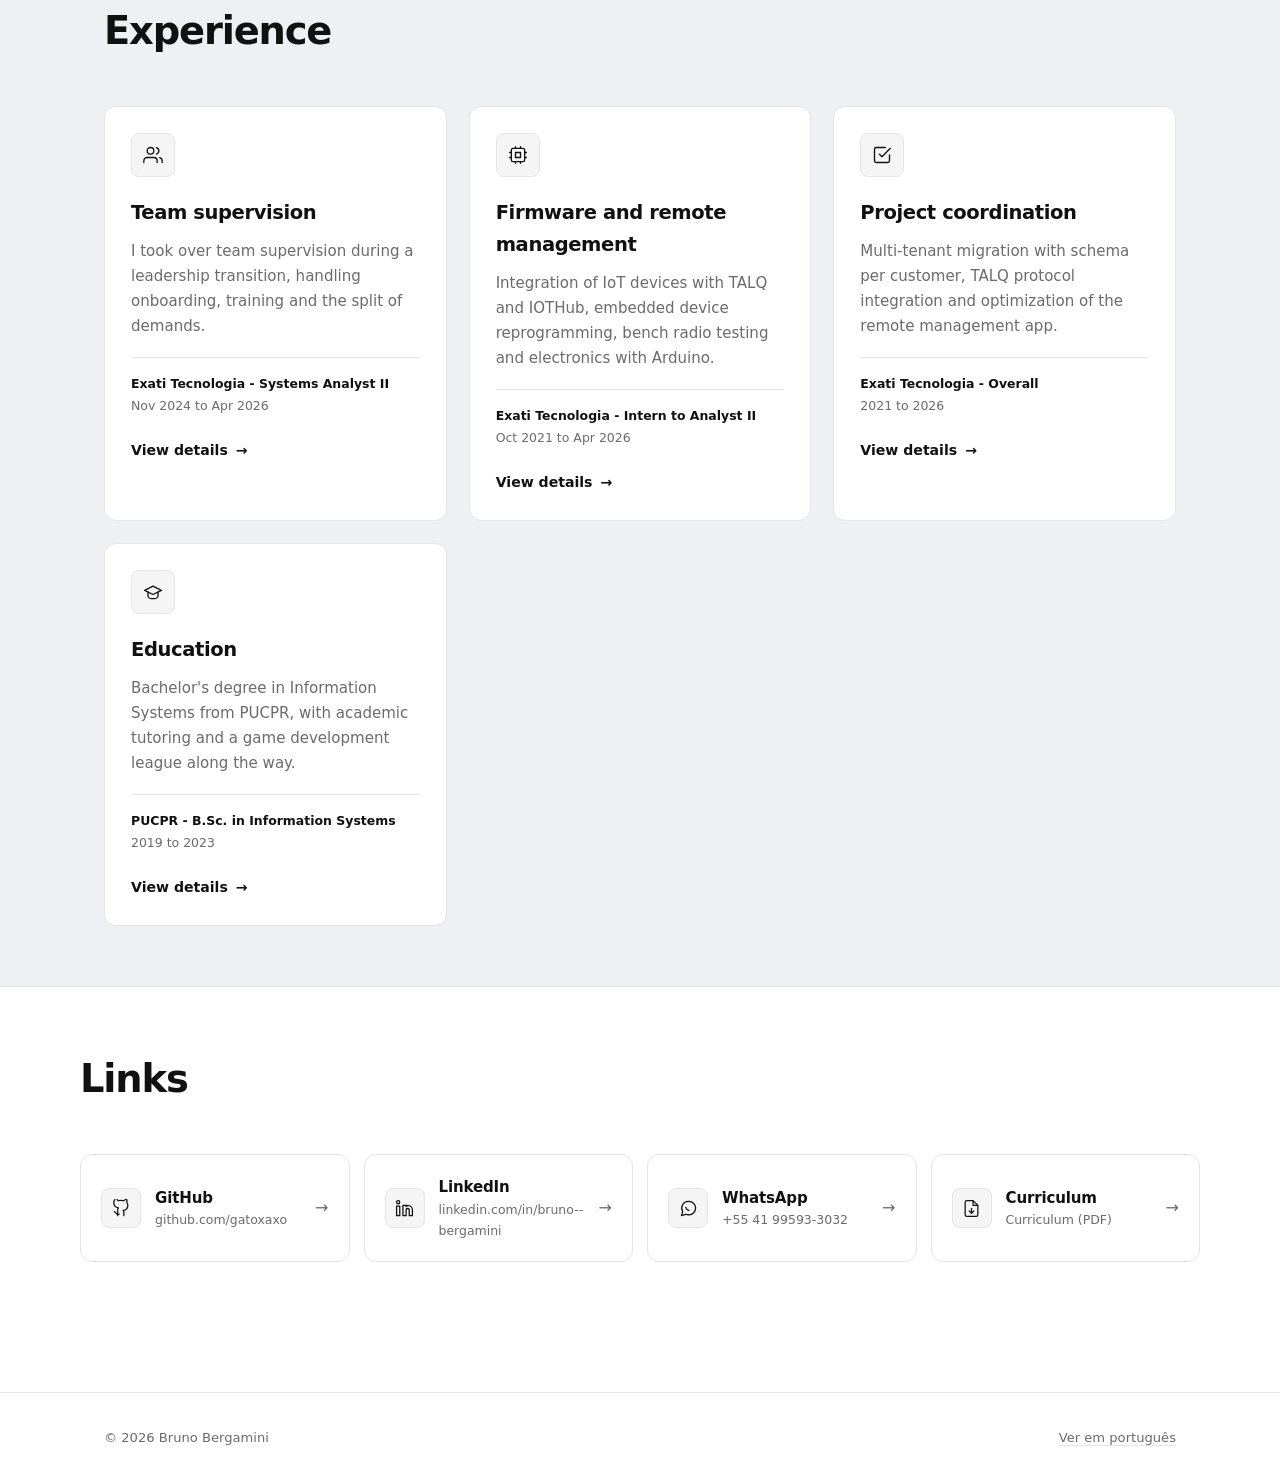
==== commit 328bc5d5: "Fixed resume reference" ====
--- a/en/index.html
+++ b/en/index.html
@@ -1203,8 +1203,8 @@
           <svg viewBox="0 0 24 24" fill="none" stroke="currentColor" stroke-width="1.6" stroke-linecap="round" stroke-linejoin="round"><path d="M14 2H6a2 2 0 0 0-2 2v16a2 2 0 0 0 2 2h12a2 2 0 0 0 2-2V8z"/><path d="M14 2v6h6"/><path d="M12 18v-6"/><path d="M9 15l3 3 3-3"/></svg>
         </span>
         <span class="link-text">
-          <strong>Resume</strong>
-          <span>English CV (PDF)</span>
+          <strong>Curriculum</strong>
+          <span>Curriculum (PDF)</span>
         </span>
         <span class="arrow">→</span>
       </a>
